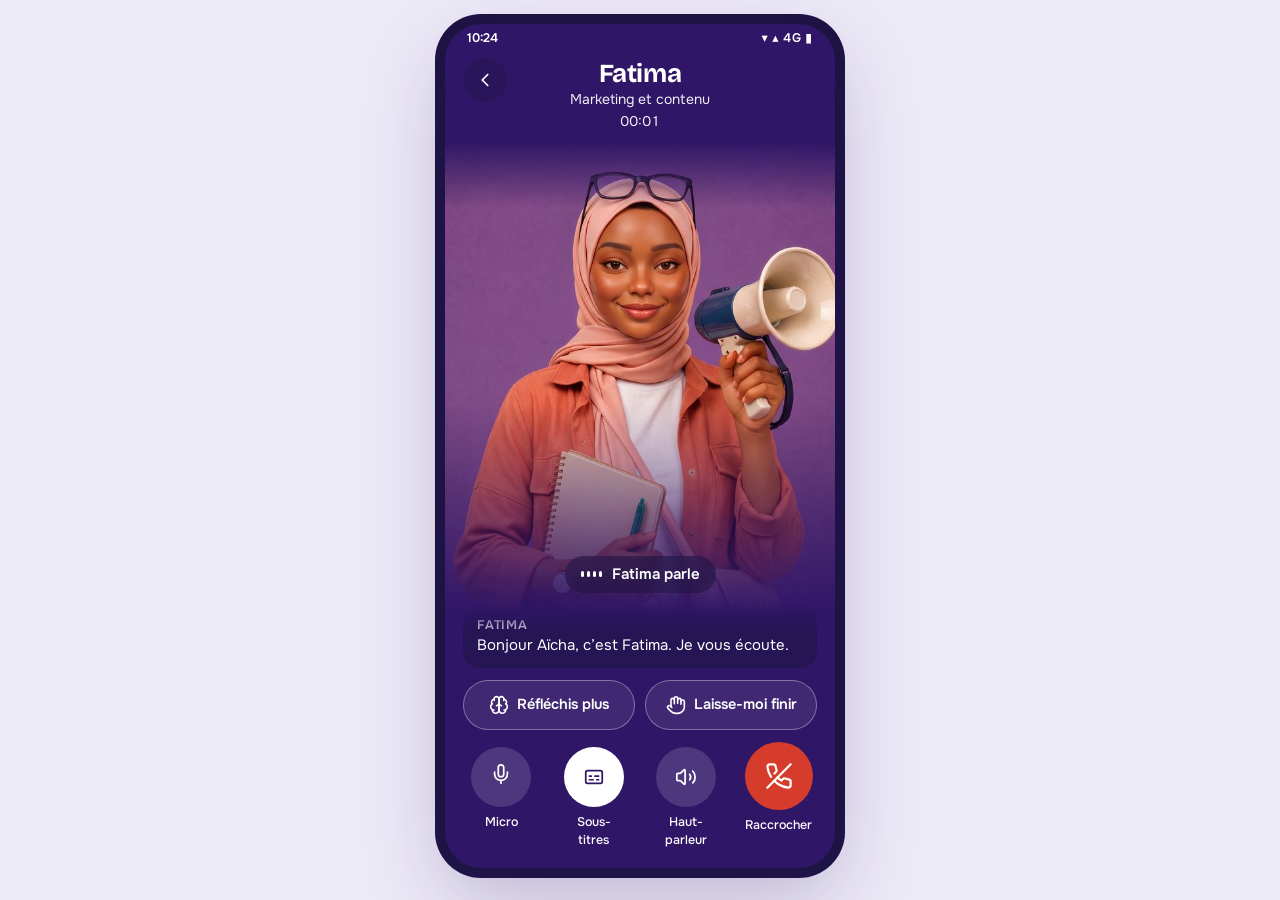
==== appel.html @ ce6c7f80 "Prototype app voix v1" ====
<!doctype html><html lang="fr"><head><meta charset="utf-8">
<meta name="viewport" content="width=device-width,initial-scale=1,viewport-fit=cover">
<meta name="robots" content="noindex"><meta name="theme-color" content="#301667">
<title>Appel | Yelema Voix</title>
<link rel="icon" href="img/yelema_y.svg">
<link rel="preconnect" href="https://fonts.googleapis.com"><link rel="preconnect" href="https://fonts.gstatic.com" crossorigin>
<link href="https://fonts.googleapis.com/css2?family=Bricolage+Grotesque:opsz,wght@12..96,600;12..96,700&family=Onest:wght@400;500;600;700&display=swap" rel="stylesheet">
<link rel="stylesheet" href="app.css"></head>
<body data-page="appel"><div class="v-ph v-dark">
<div class="v-sb"><span>10:24</span><span>▾ ▴ 4G ▮</span></div>

<div class="v-call-bg" id="v-bg"></div>
<div class="v-callui">
  <div class="v-chead">
    <a class="v-min" href="experts.html#encours" aria-label="Réduire l’appel"><svg class="v-ic" viewBox="0 0 24 24" aria-hidden="true"><path d="m15 18-6-6 6-6" /></svg></a>
    <div class="v-who"><h1 class="v-h" id="v-nom">Fatima</h1><small id="v-job">Marketing et contenu</small><span class="v-time" id="v-time">00:00</span></div>
    <span class="v-sp"></span>
  </div>
  <div class="v-spacer"></div>
  <div class="v-state v-s-parle" id="v-state"><span class="v-wave"><i></i><i></i><i></i><i></i></span><span id="v-state-t">Fatima parle</span></div>
  <div class="v-tool" id="v-tool" hidden><svg class="v-ic" viewBox="0 0 24 24" aria-hidden="true"><circle cx="11" cy="11" r="8" /><path d="m21 21-4.3-4.3" /></svg><span id="v-tool-t">Je cherche dans vos fichiers…</span></div>
  <div class="v-task" id="v-task" hidden><span class="v-tic"><svg class="v-ic" viewBox="0 0 24 24" aria-hidden="true"><path d="M15 2H6a2 2 0 0 0-2 2v16a2 2 0 0 0 2 2h12a2 2 0 0 0 2-2V7Z" /><path d="M14 2v4a2 2 0 0 0 2 2h4" /><path d="M10 9H8" /><path d="M16 13H8" /><path d="M16 17H8" /></svg></span><div><b id="v-task-t">Tâche lancée</b><small id="v-task-s"></small>
    <div class="v-dest"><span><img src="img/telegram.svg" alt="">Telegram</span><span><img src="img/yelema_y.svg" alt="">Plateforme Yelema</span></div></div></div>
  <div class="v-subs" id="v-subs"></div>
  <div class="v-xbtns">
    <button class="v-xb" id="v-long" type="button" aria-pressed="false"><svg class="v-ic" viewBox="0 0 24 24" aria-hidden="true"><path d="M12 5a3 3 0 1 0-5.997.125 4 4 0 0 0-2.526 5.77 4 4 0 0 0 .556 6.588A4 4 0 1 0 12 18Z" /><path d="M12 5a3 3 0 1 1 5.997.125 4 4 0 0 1 2.526 5.77 4 4 0 0 1-.556 6.588A4 4 0 1 1 12 18Z" /><path d="M15 13a4.5 4.5 0 0 1-3-4 4.5 4.5 0 0 1-3 4" /><path d="M17.599 6.5a3 3 0 0 0 .399-1.375" /><path d="M6.003 5.125A3 3 0 0 0 6.401 6.5" /><path d="M3.477 10.896a4 4 0 0 1 .585-.396" /><path d="M19.938 10.5a4 4 0 0 1 .585.396" /><path d="M6 18a4 4 0 0 1-1.967-.516" /><path d="M19.967 17.484A4 4 0 0 1 18 18" /></svg><span>Réfléchis plus</span></button>
    <button class="v-xb" id="v-finir" type="button" aria-pressed="false"><svg class="v-ic" viewBox="0 0 24 24" aria-hidden="true"><path d="M18 11V6a2 2 0 0 0-2-2a2 2 0 0 0-2 2" /><path d="M14 10V4a2 2 0 0 0-2-2a2 2 0 0 0-2 2v2" /><path d="M10 10.5V6a2 2 0 0 0-2-2a2 2 0 0 0-2 2v8" /><path d="M18 8a2 2 0 1 1 4 0v6a8 8 0 0 1-8 8h-2c-2.8 0-4.5-.86-5.99-2.34l-3.6-3.6a2 2 0 0 1 2.83-2.82L7 15" /></svg><span>Laisse-moi finir</span></button>
  </div>
  <div class="v-ctrl">
    <button class="v-cb" id="v-mic" type="button"><i><span class="v-m1"><svg class="v-ic" viewBox="0 0 24 24" aria-hidden="true"><path d="M12 2a3 3 0 0 0-3 3v7a3 3 0 0 0 6 0V5a3 3 0 0 0-3-3Z" /><path d="M19 10v2a7 7 0 0 1-14 0v-2" /><line x1="12" x2="12" y1="19" y2="22" /></svg></span><span class="v-m2" hidden><svg class="v-ic" viewBox="0 0 24 24" aria-hidden="true"><line x1="2" x2="22" y1="2" y2="22" /><path d="M18.89 13.23A7.12 7.12 0 0 0 19 12v-2" /><path d="M5 10v2a7 7 0 0 0 12 5" /><path d="M15 9.34V5a3 3 0 0 0-5.68-1.33" /><path d="M9 9v3a3 3 0 0 0 5.12 2.12" /><line x1="12" x2="12" y1="19" y2="22" /></svg></span></i><span class="v-ml">Micro</span></button>
    <button class="v-cb v-on" id="v-cc" type="button"><i><svg class="v-ic" viewBox="0 0 24 24" aria-hidden="true"><rect width="18" height="14" x="3" y="5" rx="2" ry="2" /><path d="M7 15h4M15 15h2M7 11h2M13 11h4" /></svg></i><span>Sous-titres</span></button>
    <button class="v-cb" id="v-hp" type="button"><i><svg class="v-ic" viewBox="0 0 24 24" aria-hidden="true"><path d="M11 4.702a.705.705 0 0 0-1.203-.498L6.413 7.587A1.4 1.4 0 0 1 5.416 8H3a1 1 0 0 0-1 1v6a1 1 0 0 0 1 1h2.416a1.4 1.4 0 0 1 .997.413l3.383 3.384A.705.705 0 0 0 11 19.298z" /><path d="M16 9a5 5 0 0 1 0 6" /><path d="M19.364 18.364a9 9 0 0 0 0-12.728" /></svg></i><span>Haut-parleur</span></button>
    <a class="v-cb v-end" id="v-end" href="fin.html"><i><svg class="v-ic" viewBox="0 0 24 24" aria-hidden="true"><path d="M10.68 13.31a16 16 0 0 0 3.41 2.6l1.27-1.27a2 2 0 0 1 2.11-.45 12.84 12.84 0 0 0 2.81.7 2 2 0 0 1 1.72 2v3a2 2 0 0 1-2.18 2 19.79 19.79 0 0 1-8.63-3.07 19.42 19.42 0 0 1-3.33-2.67m-2.67-3.34a19.79 19.79 0 0 1-3.07-8.63A2 2 0 0 1 4.11 2h3a2 2 0 0 1 2 1.72 12.84 12.84 0 0 0 .7 2.81 2 2 0 0 1-.45 2.11L8.09 9.91" /><line x1="22" x2="2" y1="2" y2="22" /></svg></i><span>Raccrocher</span></a>
  </div>
</div>
<div class="v-fail" id="v-fail" hidden>
  <span class="v-fic"><svg class="v-ic" viewBox="0 0 24 24" aria-hidden="true"><path d="M12 20h.01" /><path d="M8.5 16.429a5 5 0 0 1 7 0" /><path d="M5 12.859a10 10 0 0 1 5.17-2.69" /><path d="M19 12.859a10 10 0 0 0-2.007-1.523" /><path d="M2 8.82a15 15 0 0 1 4.177-2.643" /><path d="M22 8.82a15 15 0 0 0-11.288-3.764" /><path d="m2 2 20 20" /></svg></span>
  <h2 class="v-h" id="v-fail-h">Impossible de joindre Fatima</h2>
  <p>Votre connexion est trop faible pour un appel. Réessayez dans un endroit mieux couvert, ou écrivez-lui : elle répond aussi par écrit.</p>
  <button class="v-btn v-call" type="button" id="v-retry"><svg class="v-ic" viewBox="0 0 24 24" aria-hidden="true"><path d="M3 12a9 9 0 0 1 9-9 9.75 9.75 0 0 1 6.74 2.74L21 8" /><path d="M21 3v5h-5" /><path d="M21 12a9 9 0 0 1-9 9 9.75 9.75 0 0 1-6.74-2.74L3 16" /><path d="M8 16H3v5" /></svg>Réessayer</button>
  <button class="v-btn v-out" type="button" id="v-write"><svg class="v-ic" viewBox="0 0 24 24" aria-hidden="true"><path d="M14.536 21.686a.5.5 0 0 0 .937-.024l6.5-19a.496.496 0 0 0-.635-.635l-19 6.5a.5.5 0 0 0-.024.937l7.93 3.18a2 2 0 0 1 1.112 1.11z" /><path d="m21.854 2.147-10.94 10.939" /></svg><span id="v-write-t">Écrire à Fatima sur Telegram</span></button>
  <a class="v-btn v-out" href="experts.html">Retour à mes Experts</a>
</div><div class="v-toast" id="v-toast"></div></div><script src="app.js"></script></body></html>
---- app.css ----
/* Yelema Voix, prototype de l'app d'appel (Android d'abord). Classes préfixées v- */
:root{
  --v-ink:#1d1442;--v-violet:#301667;--v-violet2:#422089;--v-lav:#8D68FA;--v-c5:#C5C4FF;--v-pale:#E0E1FF;
  --v-coral:#E4765A;--v-green:#16a05d;--v-red:#d63c2c;--v-bg:#fff;--v-soft:#F4F2FB;--v-line:#E7E3F2;
  --v-mut:#625C80;--v-r:16px;
  --v-fh:"Bricolage Grotesque",system-ui,sans-serif;--v-fu:"Onest",system-ui,-apple-system,"Roboto",sans-serif;
}
*{box-sizing:border-box;-webkit-tap-highlight-color:transparent}
html,body{margin:0;height:100%}
body{background:#EDEAF7;color:var(--v-ink);font-family:var(--v-fu);font-size:15px;line-height:1.45;-webkit-font-smoothing:antialiased}
[hidden]{display:none!important}
button,input{font:inherit;color:inherit}
a{color:inherit;text-decoration:none}
.v-ic{width:22px;height:22px;flex:none;stroke:currentColor;fill:none;stroke-width:1.9;stroke-linecap:round;stroke-linejoin:round}
.v-h{font-family:var(--v-fh);font-weight:700;letter-spacing:-.015em;margin:0}

/* téléphone : plein écran sur mobile, cadre centré sur ordinateur */
.v-ph{position:relative;width:100%;max-width:420px;min-height:100vh;margin:0 auto;background:var(--v-bg);display:flex;flex-direction:column;overflow:hidden}
@media (min-width:600px){
  body{padding:24px 0}
  .v-ph{min-height:844px;height:844px;max-width:390px;border-radius:36px;box-shadow:0 30px 80px rgba(48,22,103,.25),0 0 0 10px #1d1442}
}
.v-scroll{flex:1;overflow-y:auto;padding:0 20px 24px}

/* barre d'état Android simulée */
.v-sb{height:28px;display:flex;align-items:center;justify-content:space-between;padding:0 22px;font-size:12.5px;font-weight:600;flex:none}
.v-sb span:last-child{letter-spacing:.06em}
.v-dark .v-sb{color:#fff}

/* boutons */
.v-btn{display:flex;align-items:center;justify-content:center;gap:10px;width:100%;min-height:52px;border-radius:999px;border:1px solid var(--v-line);background:#fff;font-weight:600;font-size:16px;cursor:pointer}
.v-btn.v-pri{background:var(--v-violet);border-color:var(--v-violet);color:#fff}
.v-btn.v-call{background:var(--v-green);border-color:var(--v-green);color:#fff}
.v-btn.v-ghost{background:transparent;border-color:transparent;color:var(--v-violet)}
.v-link{color:var(--v-violet);font-weight:600;background:none;border:0;padding:12px 4px;cursor:pointer}

/* champs */
.v-fld{display:block;margin:0 0 14px}
.v-fld span{display:block;font-size:13.5px;font-weight:600;margin:0 0 6px;color:#3a3360}
.v-in{width:100%;height:52px;border-radius:14px;border:1.5px solid var(--v-line);padding:0 16px;font-size:16px;background:#fff;outline:none}
.v-in:focus{border-color:var(--v-lav)}

/* connexion */
.v-auth{flex:1;display:flex;flex-direction:column;padding:28px 24px 24px}
.v-auth .v-logo{height:34px;align-self:flex-start;margin:18px 0 44px}
.v-auth h1{font-size:30px;line-height:1.1;margin-bottom:10px}
.v-auth p.v-sub{color:var(--v-mut);margin:0 0 30px;font-size:16px}
.v-auth .v-grow{flex:1}
.v-auth .v-btn{margin-top:8px}
.v-auth .v-help{text-align:center;color:var(--v-mut);font-size:14px;margin-top:14px}
.v-auth::after{content:"";position:absolute;top:56px;right:-46px;width:150px;height:150px;background:var(--v-c5);opacity:.55;
  -webkit-mask:url("data:image/svg+xml,%3Csvg xmlns='http://www.w3.org/2000/svg' viewBox='0 0 100 100'%3E%3Cg fill='black'%3E%3Crect x='42' y='0' width='16' height='100' rx='8'/%3E%3Crect x='42' y='0' width='16' height='100' rx='8' transform='rotate(60 50 50)'/%3E%3Crect x='42' y='0' width='16' height='100' rx='8' transform='rotate(120 50 50)'/%3E%3C/g%3E%3C/svg%3E") center/contain no-repeat;
  mask:url("data:image/svg+xml,%3Csvg xmlns='http://www.w3.org/2000/svg' viewBox='0 0 100 100'%3E%3Cg fill='black'%3E%3Crect x='42' y='0' width='16' height='100' rx='8'/%3E%3Crect x='42' y='0' width='16' height='100' rx='8' transform='rotate(60 50 50)'/%3E%3Crect x='42' y='0' width='16' height='100' rx='8' transform='rotate(120 50 50)'/%3E%3C/g%3E%3C/svg%3E") center/contain no-repeat;pointer-events:none}

/* code PIN */
.v-pin{flex:1;display:flex;flex-direction:column;align-items:center;padding:30px 24px 18px;text-align:center}
.v-pin .v-av{width:76px;height:76px;border-radius:50%;object-fit:cover;margin:22px 0 14px}
.v-pin h1{font-size:24px}
.v-pin p{color:var(--v-mut);margin:6px 0 26px}
.v-dots{display:flex;gap:18px;margin-bottom:auto}
.v-dots i{width:16px;height:16px;border-radius:50%;border:2px solid var(--v-violet);display:block;transition:background .15s}
.v-dots i.v-on{background:var(--v-violet)}
.v-dots.v-err i{border-color:var(--v-red);animation:v-shake .3s}
@keyframes v-shake{25%{transform:translateX(-5px)}75%{transform:translateX(5px)}}
.v-pad{display:grid;grid-template-columns:repeat(3,76px);gap:14px 26px;margin:26px 0 8px}
.v-pad button{width:76px;height:76px;border-radius:50%;border:0;background:var(--v-soft);font-size:28px;font-weight:500;font-family:var(--v-fh);cursor:pointer;display:flex;align-items:center;justify-content:center}
.v-pad button:active{background:var(--v-pale)}
.v-pad button.v-k0{background:transparent;color:var(--v-violet)}

/* en-tête des onglets */
.v-top{display:flex;align-items:center;gap:12px;padding:10px 20px 14px;flex:none}
.v-top .v-y{width:34px;height:34px}
.v-top .v-t{flex:1;min-width:0}
.v-top .v-t small{display:block;color:var(--v-mut);font-size:13px}
.v-top h1{font-size:24px;line-height:1.1}
.v-top .v-me{width:40px;height:40px;border-radius:50%;object-fit:cover;border:2px solid var(--v-pale)}
.v-cli{display:flex;align-items:center;gap:8px;font-size:13px;color:var(--v-mut)}
.v-cli img{width:20px;height:20px;border-radius:5px;object-fit:contain;background:#fff;border:1px solid var(--v-line)}

/* bandeau d'appel en cours (appel en arrière-plan) */
.v-live{display:flex;align-items:center;gap:10px;margin:0 16px 10px;padding:10px 12px 10px 14px;border-radius:14px;background:var(--v-green);color:#fff;font-weight:600;font-size:14.5px}
.v-live img{width:30px;height:30px;border-radius:50%;object-fit:cover;object-position:50% 15%}
.v-live span{flex:1}
.v-live b{font-variant-numeric:tabular-nums;font-weight:600;opacity:.9;margin-right:6px}
.v-live a{background:rgba(255,255,255,.22);border-radius:999px;padding:0 14px;min-height:40px;display:inline-flex;align-items:center;font-size:13.5px}

/* bandeau réseau */
.v-net{display:flex;align-items:center;gap:10px;margin:0 16px 10px;padding:10px 14px;border-radius:14px;background:#FFF1EC;color:#8a3a22;font-size:14px}
.v-net .v-ic{width:18px;height:18px}

/* liste des Experts */
.v-hint{color:var(--v-mut);font-size:14px;margin:2px 0 12px}
.v-ex{display:flex;align-items:center;gap:14px;padding:12px 12px 12px 12px;border-radius:var(--v-r);background:#fff;border:1px solid var(--v-line);margin-bottom:10px;box-shadow:0 1px 2px rgba(48,22,103,.04)}
.v-ex .v-ph2{position:relative;flex:none}
.v-ex .v-ph2 img{width:60px;height:60px;border-radius:50%;object-fit:cover;object-position:50% 12%;background:#7a4fb8;display:block}
.v-ex .v-st{position:absolute;right:1px;bottom:2px;width:14px;height:14px;border-radius:50%;border:2.5px solid #fff;background:var(--v-green)}
.v-ex .v-st.v-busy{background:#F2A93B}
.v-ex .v-txt{flex:1;min-width:0}
.v-ex b{display:block;font-size:16.5px;font-weight:700;font-family:var(--v-fh);line-height:1.2}
.v-ex .v-job{display:block;font-size:13.5px;color:var(--v-mut)}
.v-ex .v-now{display:block;font-size:13px;color:#3d3566;margin-top:3px;white-space:nowrap;overflow:hidden;text-overflow:ellipsis}
.v-ex .v-now.v-busy{color:#9a5a00}
.v-callb{width:52px;height:52px;border-radius:50%;background:var(--v-green);color:#fff;display:flex;align-items:center;justify-content:center;flex:none;border:0;cursor:pointer;box-shadow:0 6px 16px rgba(22,160,93,.3)}
.v-callb .v-ic{width:24px;height:24px}

/* navigation basse */
.v-nav{display:flex;border-top:1px solid var(--v-line);background:#fff;flex:none;padding:6px 6px 10px}
.v-nav a{flex:1;display:flex;flex-direction:column;align-items:center;gap:3px;padding:6px 0;font-size:12.5px;font-weight:600;color:var(--v-mut);min-height:52px;border-radius:14px}
.v-nav a .v-ic{width:24px;height:24px}
.v-nav a.v-on{color:var(--v-violet)}
.v-nav a.v-on .v-ic{background:var(--v-pale);border-radius:999px;padding:2px 14px;width:52px;box-sizing:border-box}

/* écran d'appel */
.v-dark{background:var(--v-violet);color:#fff}
.v-call-bg{position:absolute;inset:0 0 auto 0;height:62%;background-size:cover;background-position:50% 18%;}
.v-call-bg::after{content:"";position:absolute;inset:0;background:linear-gradient(180deg,rgba(48,22,103,.55) 0%,rgba(48,22,103,0) 26%,rgba(48,22,103,0) 50%,var(--v-violet) 100%)}
.v-callui{position:relative;flex:1;display:flex;flex-direction:column;padding:0 18px 18px;min-height:0}
.v-chead{display:flex;align-items:flex-start;gap:10px;padding:6px 0 0}
.v-chead .v-min{width:44px;height:44px;border-radius:50%;background:rgba(29,20,66,.35);display:flex;align-items:center;justify-content:center;border:0;color:#fff;cursor:pointer;flex:none}
.v-chead .v-who{flex:1;text-align:center;padding-top:2px;text-shadow:0 1px 8px rgba(29,20,66,.5)}
.v-chead .v-who h1{font-size:26px;line-height:1.1}
.v-chead .v-who small{display:block;font-size:14px;opacity:.92}
.v-chead .v-who .v-time{font-variant-numeric:tabular-nums;font-size:14px;opacity:.95;margin-top:2px;display:block}
.v-chead .v-sp{width:44px}
.v-spacer{flex:1;min-height:40px}

.v-state{align-self:center;display:inline-flex;align-items:center;gap:10px;padding:8px 16px;border-radius:999px;background:rgba(29,20,66,.55);backdrop-filter:blur(6px);font-weight:600;font-size:15px;margin-bottom:12px}
.v-wave{display:inline-flex;align-items:center;gap:3px;height:18px}
.v-wave i{width:3px;height:6px;border-radius:2px;background:#fff;display:block}
.v-s-parle .v-wave i{animation:v-w 0.9s ease-in-out infinite}
.v-s-parle .v-wave i:nth-child(2){animation-delay:.15s}.v-s-parle .v-wave i:nth-child(3){animation-delay:.3s}.v-s-parle .v-wave i:nth-child(4){animation-delay:.45s}
@keyframes v-w{50%{height:18px}}
.v-s-ecoute .v-wave i{background:var(--v-c5);height:4px}
.v-s-reflechit .v-wave i{animation:v-d 1.2s ease-in-out infinite;height:5px;width:5px;border-radius:50%}
.v-s-reflechit .v-wave i:nth-child(2){animation-delay:.2s}.v-s-reflechit .v-wave i:nth-child(3){animation-delay:.4s}.v-s-reflechit .v-wave i:nth-child(4){display:none}
@keyframes v-d{50%{opacity:.25}}

.v-tool{display:flex;align-items:center;gap:10px;padding:10px 14px;border-radius:14px;background:rgba(141,104,250,.28);border:1px solid rgba(197,196,255,.35);font-size:14.5px;margin-bottom:10px}
.v-tool .v-ic{width:18px;height:18px}
.v-task{display:flex;gap:12px;align-items:flex-start;padding:12px 14px;border-radius:14px;background:#fff;color:var(--v-ink);margin-bottom:10px;animation:v-in .35s ease-out}
@keyframes v-in{from{opacity:0;transform:translateY(8px)}}
.v-task .v-tic{width:36px;height:36px;border-radius:10px;background:var(--v-pale);color:var(--v-violet);display:flex;align-items:center;justify-content:center;flex:none}
.v-task .v-tic .v-ic{width:20px;height:20px}
.v-task b{display:block;font-size:15px}
.v-task small{display:block;color:var(--v-mut);font-size:13px;line-height:1.35;margin-top:1px}
.v-dest{display:flex;flex-wrap:wrap;gap:6px;margin-top:7px}
.v-dest span{display:inline-flex;align-items:center;gap:5px;font-size:12.5px;font-weight:600;padding:3px 9px;border-radius:999px;background:var(--v-soft);color:#3a3360}
.v-dest img{width:14px;height:14px}

.v-subs{background:rgba(29,20,66,.5);border-radius:16px;padding:12px 14px;margin-bottom:12px;font-size:15px;line-height:1.4;max-height:132px;overflow:hidden;display:flex;flex-direction:column;justify-content:flex-end}
.v-subs p{margin:0 0 6px}
.v-subs p:last-child{margin:0}
.v-subs p.v-u{color:var(--v-c5)}
.v-subs p b{font-weight:600;opacity:.75;font-size:12.5px;display:block;text-transform:uppercase;letter-spacing:.06em}

.v-xbtns{display:grid;grid-template-columns:1fr 1fr;gap:10px;margin-bottom:16px}
.v-xb{display:flex;align-items:center;justify-content:center;gap:8px;min-height:50px;border-radius:999px;border:1.5px solid rgba(255,255,255,.35);background:rgba(255,255,255,.08);color:#fff;font-weight:600;font-size:14.5px;cursor:pointer;padding:0 10px;user-select:none;-webkit-user-select:none;touch-action:none}
.v-xb .v-ic{width:20px;height:20px}
.v-xb.v-on{background:#fff;color:var(--v-violet);border-color:#fff}
.v-ctrl{display:flex;justify-content:space-between;align-items:flex-start;padding:0 4px}
.v-cb{display:flex;flex-direction:column;align-items:center;gap:6px;font-size:12.5px;font-weight:500;background:none;border:0;color:#fff;cursor:pointer;width:68px}
.v-cb i{width:60px;height:60px;border-radius:50%;background:rgba(255,255,255,.14);display:flex;align-items:center;justify-content:center}
.v-cb.v-on i{background:#fff;color:var(--v-violet)}
.v-cb.v-end i{background:var(--v-red);width:68px;height:68px;margin-top:-4px;color:#fff}
.v-cb.v-end .v-ic{width:28px;height:28px}

/* appel injoignable */
.v-fail{position:absolute;inset:0;background:rgba(29,20,66,.82);display:flex;flex-direction:column;justify-content:flex-end;padding:24px 20px 26px;z-index:5}
.v-fail .v-fic{width:56px;height:56px;border-radius:50%;background:rgba(228,118,90,.2);color:#ffb39e;display:flex;align-items:center;justify-content:center;margin-bottom:14px}
.v-fail h2{font-size:24px;margin-bottom:6px}
.v-fail p{margin:0 0 20px;opacity:.9}
.v-fail .v-btn{margin-bottom:10px}
.v-fail .v-btn.v-out{background:transparent;color:#fff;border-color:rgba(255,255,255,.4)}

/* fin d'appel et détail */
.v-endh{display:flex;flex-direction:column;align-items:center;text-align:center;padding:14px 0 18px}
.v-endh img{width:84px;height:84px;border-radius:50%;object-fit:cover;object-position:50% 12%;margin-bottom:10px;background:#7a4fb8}
.v-endh h1{font-size:24px}
.v-endh small{color:var(--v-mut);font-size:14.5px}
.v-card{border:1px solid var(--v-line);border-radius:var(--v-r);padding:14px 16px;margin-bottom:12px;background:#fff}
.v-card h2{font-size:16px;margin:0 0 8px;display:flex;align-items:center;gap:8px}
.v-card h2 .v-ic{width:18px;height:18px;color:var(--v-lav)}
.v-card ul{margin:0;padding:0 0 0 18px}
.v-card li{margin:0 0 6px}
.v-card li:last-child{margin:0}
.v-card .v-task{background:var(--v-soft);margin:0}
.v-pill{display:inline-flex;align-items:center;gap:5px;font-size:12.5px;font-weight:600;padding:3px 9px;border-radius:999px}
.v-pill.v-ok{background:#E3F6EC;color:#0f7a45}
.v-pill.v-wait{background:#FFF3DF;color:#8a5600}
.v-pill .v-ic{width:14px;height:14px}
.v-note{display:flex;gap:10px;align-items:flex-start;font-size:13.5px;color:var(--v-mut);margin:4px 2px 16px}
.v-note .v-ic{width:18px;height:18px;color:var(--v-green);margin-top:1px}
.v-acts{display:flex;flex-direction:column;gap:10px}
.v-row2{display:grid;grid-template-columns:1fr 1fr;gap:8px;margin-top:10px}
.v-row2 .v-btn{min-height:44px;font-size:14px;gap:6px}
.v-row2 .v-btn img{width:18px;height:18px}
.v-back{display:flex;align-items:center;gap:6px;padding:8px 14px 0;flex:none}
.v-back a,.v-back button{width:44px;height:44px;border-radius:50%;display:flex;align-items:center;justify-content:center;background:none;border:0;cursor:pointer}

/* historique */
.v-chips{display:flex;gap:8px;overflow-x:auto;padding:0 20px 12px;margin:0 -20px;scrollbar-width:none}
.v-chips::-webkit-scrollbar{display:none}
.v-chips button{flex:none;display:inline-flex;align-items:center;gap:6px;height:40px;padding:0 14px 0 6px;border-radius:999px;border:1px solid var(--v-line);background:#fff;font-weight:600;font-size:14px;cursor:pointer}
.v-chips button:first-child{padding:0 16px}
.v-chips button img{width:28px;height:28px;border-radius:50%;object-fit:cover;object-position:50% 12%}
.v-chips button.v-on{background:var(--v-violet);color:#fff;border-color:var(--v-violet)}
.v-day{font-size:12.5px;font-weight:700;letter-spacing:.07em;text-transform:uppercase;color:var(--v-mut);margin:14px 0 8px}
.v-hi{display:flex;gap:12px;align-items:flex-start;padding:12px 0;border-bottom:1px solid var(--v-line)}
.v-hi:last-child{border-bottom:0}
.v-hi img{width:46px;height:46px;border-radius:50%;object-fit:cover;object-position:50% 12%;flex:none;background:#7a4fb8}
.v-hi .v-txt{flex:1;min-width:0}
.v-hi .v-l1{display:flex;justify-content:space-between;gap:8px}
.v-hi b{font-size:15.5px}
.v-hi .v-l1 span{font-size:13px;color:var(--v-mut);white-space:nowrap}
.v-hi p{margin:2px 0 0;font-size:14px;color:#3d3566;display:-webkit-box;-webkit-line-clamp:2;-webkit-box-orient:vertical;overflow:hidden}
.v-hi .v-meta{display:flex;gap:6px;margin-top:6px;flex-wrap:wrap}
.v-empty{text-align:center;color:var(--v-mut);padding:40px 10px}

/* réglages */
.v-prof{display:flex;align-items:center;gap:14px;padding:14px 16px;border-radius:var(--v-r);background:var(--v-soft);margin-bottom:18px}
.v-prof img{width:54px;height:54px;border-radius:50%;object-fit:cover}
.v-prof b{display:block;font-size:16.5px}
.v-prof small{display:block;color:var(--v-mut);font-size:13.5px}
.v-sec{font-size:12.5px;font-weight:700;letter-spacing:.07em;text-transform:uppercase;color:var(--v-mut);margin:18px 2px 8px}
.v-set{border:1px solid var(--v-line);border-radius:var(--v-r);background:#fff;overflow:hidden}
.v-si{padding:14px 16px;border-bottom:1px solid var(--v-line)}
.v-si:last-child{border-bottom:0}
.v-si.v-flex{display:flex;align-items:center;gap:12px;min-height:56px;cursor:pointer}
.v-si .v-lab{flex:1;min-width:0}
.v-si .v-lab b{display:block;font-weight:600;font-size:15px}
.v-si .v-lab small{display:block;color:var(--v-mut);font-size:13px;line-height:1.35;margin-top:2px}
.v-si > .v-lab{margin-bottom:10px}
.v-si .v-ic{color:var(--v-mut)}
.v-seg{display:flex;background:var(--v-soft);border-radius:12px;padding:4px;gap:4px}
.v-seg button{flex:1;height:42px;border:0;border-radius:9px;background:transparent;font-weight:600;font-size:14px;color:#3d3566;cursor:pointer}
.v-seg button.v-on{background:#fff;color:var(--v-violet);box-shadow:0 1px 3px rgba(48,22,103,.15)}
.v-tog{width:50px;height:30px;border-radius:999px;background:#CFCBE0;position:relative;flex:none;border:0;cursor:pointer;transition:background .15s}
.v-tog::after{content:"";position:absolute;top:3px;left:3px;width:24px;height:24px;border-radius:50%;background:#fff;transition:left .15s;box-shadow:0 1px 3px rgba(0,0,0,.2)}
.v-tog.v-on{background:var(--v-green)}
.v-tog.v-on::after{left:23px}
.v-logout{color:var(--v-red)}
.v-ver{text-align:center;color:var(--v-mut);font-size:12.5px;margin:20px 0 6px}
.v-ver img{height:16px;vertical-align:-3px;margin-left:4px}

/* toast */
.v-toast{position:absolute;left:16px;right:16px;bottom:92px;background:var(--v-ink);color:#fff;padding:12px 16px;border-radius:14px;font-size:14px;z-index:30;opacity:0;transform:translateY(8px);transition:.2s;pointer-events:none}
.v-toast.v-show{opacity:1;transform:none}
.v-dark .v-toast{background:#fff;color:var(--v-ink)}

/* fenêtre basse (feuille) */
.v-sheet-bg{position:absolute;inset:0;background:rgba(29,20,66,.45);z-index:20;display:flex;align-items:flex-end}
.v-sheet{background:#fff;color:var(--v-ink);width:100%;border-radius:22px 22px 0 0;padding:10px 20px 22px;animation:v-in .25s}
.v-sheet::before{content:"";display:block;width:40px;height:4px;border-radius:2px;background:#D5D0E6;margin:0 auto 14px}
.v-sheet h2{font-size:19px;margin-bottom:6px}
.v-sheet p{color:var(--v-mut);margin:0 0 16px}
.v-sheet .v-btn{margin-bottom:10px}

@media (max-width:370px){
  .v-scroll{padding:0 16px 20px}
  .v-top{padding:10px 16px 12px}
  .v-xb{font-size:13.5px;gap:6px}
  .v-cb{width:62px}.v-cb i{width:56px;height:56px}
  .v-pad{gap:12px 22px}
}

/* retouches après capture */
.v-sb{position:relative;z-index:3}
.v-call-bg{top:118px;height:56%;background-position:50% 0}
.v-call-bg::after{background:linear-gradient(180deg,var(--v-violet) 0%,rgba(48,22,103,0) 14%,rgba(48,22,103,0) 55%,var(--v-violet) 100%)}
.v-chead .v-who{text-shadow:none}
.v-subs{-webkit-mask-image:linear-gradient(180deg,transparent 0,#000 26px);mask-image:linear-gradient(180deg,transparent 0,#000 26px)}
.v-dark .v-toast{top:120px;bottom:auto}
.v-task>div{flex:1;min-width:0}
.v-fail{background:linear-gradient(180deg,rgba(29,20,66,.55) 0%,#24174f 48%)}
.v-ex .v-now{white-space:normal;display:-webkit-box;-webkit-line-clamp:2;-webkit-box-orient:vertical}
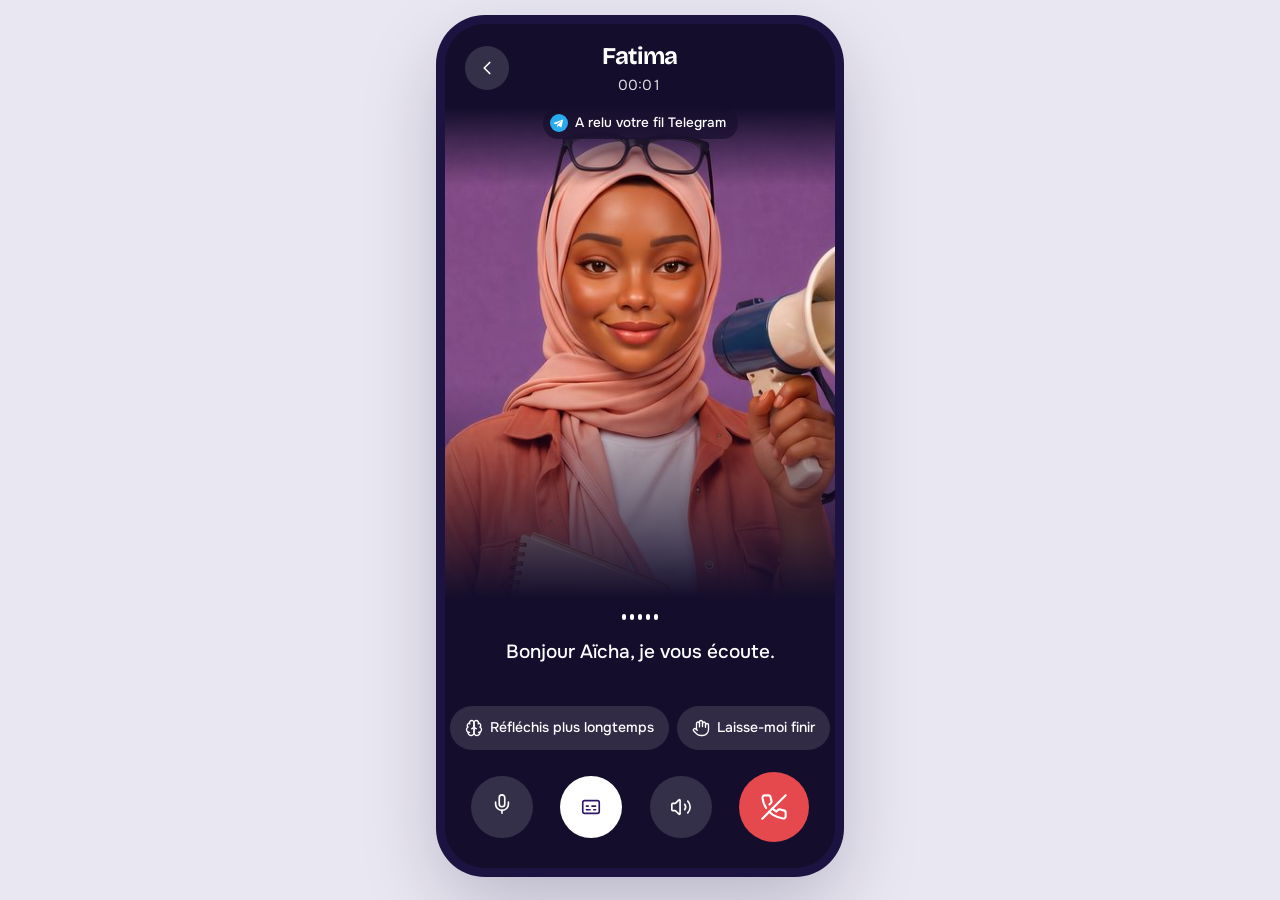
==== commit 93d19c96: "Prototype app voix v2 : minimaliste, menu, aligné plateforme web" ====
--- a/appel.html
+++ b/appel.html
@@ -1,43 +1,42 @@
 <!doctype html><html lang="fr"><head><meta charset="utf-8">
 <meta name="viewport" content="width=device-width,initial-scale=1,viewport-fit=cover">
-<meta name="robots" content="noindex"><meta name="theme-color" content="#301667">
-<title>Appel | Yelema Voix</title>
+<meta name="robots" content="noindex"><meta name="theme-color" content="#140e2c">
+<title>Appel | Yelema</title>
 <link rel="icon" href="img/yelema_y.svg">
 <link rel="preconnect" href="https://fonts.googleapis.com"><link rel="preconnect" href="https://fonts.gstatic.com" crossorigin>
 <link href="https://fonts.googleapis.com/css2?family=Bricolage+Grotesque:opsz,wght@12..96,600;12..96,700&family=Onest:wght@400;500;600;700&display=swap" rel="stylesheet">
 <link rel="stylesheet" href="app.css"></head>
-<body data-page="appel"><div class="v-ph v-dark">
-<div class="v-sb"><span>10:24</span><span>▾ ▴ 4G ▮</span></div>
+<body data-page="appel"><div class="v-ph v-dark" id="v-ph">
 
-<div class="v-call-bg" id="v-bg"></div>
+<div class="v-bg" id="v-bg" title="Toucher pour avancer la démo"></div>
 <div class="v-callui">
   <div class="v-chead">
-    <a class="v-min" href="experts.html#encours" aria-label="Réduire l’appel"><svg class="v-ic" viewBox="0 0 24 24" aria-hidden="true"><path d="m15 18-6-6 6-6" /></svg></a>
-    <div class="v-who"><h1 class="v-h" id="v-nom">Fatima</h1><small id="v-job">Marketing et contenu</small><span class="v-time" id="v-time">00:00</span></div>
-    <span class="v-sp"></span>
+    <a class="v-ib" id="v-min" href="experts.html#encours" aria-label="Réduire"><svg class="v-ic" viewBox="0 0 24 24" aria-hidden="true"><path d="m15 18-6-6 6-6" /></svg></a>
+    <div class="v-who"><h1 class="v-h" id="v-nom">Fatima</h1><span class="v-time" id="v-time">00:00</span></div>
+    <span style="width:44px"></span>
   </div>
+  <div class="v-ctx" id="v-ctx"><img src="img/telegram.svg" alt="Telegram"><span>A relu votre fil Telegram</span></div>
   <div class="v-spacer"></div>
-  <div class="v-state v-s-parle" id="v-state"><span class="v-wave"><i></i><i></i><i></i><i></i></span><span id="v-state-t">Fatima parle</span></div>
-  <div class="v-tool" id="v-tool" hidden><svg class="v-ic" viewBox="0 0 24 24" aria-hidden="true"><circle cx="11" cy="11" r="8" /><path d="m21 21-4.3-4.3" /></svg><span id="v-tool-t">Je cherche dans vos fichiers…</span></div>
-  <div class="v-task" id="v-task" hidden><span class="v-tic"><svg class="v-ic" viewBox="0 0 24 24" aria-hidden="true"><path d="M15 2H6a2 2 0 0 0-2 2v16a2 2 0 0 0 2 2h12a2 2 0 0 0 2-2V7Z" /><path d="M14 2v4a2 2 0 0 0 2 2h4" /><path d="M10 9H8" /><path d="M16 13H8" /><path d="M16 17H8" /></svg></span><div><b id="v-task-t">Tâche lancée</b><small id="v-task-s"></small>
-    <div class="v-dest"><span><img src="img/telegram.svg" alt="">Telegram</span><span><img src="img/yelema_y.svg" alt="">Plateforme Yelema</span></div></div></div>
-  <div class="v-subs" id="v-subs"></div>
+  <div class="v-wave v-s-parle" id="v-wave" aria-live="polite"><i></i><i></i><i></i><i></i><i></i></div>
+  <p class="v-sub" id="v-sub"></p>
+  <div class="v-tool" id="v-tool" hidden><svg class="v-ic" viewBox="0 0 24 24" aria-hidden="true"><circle cx="11" cy="11" r="8" /><path d="m21 21-4.3-4.3" /></svg><span id="v-tool-t"></span></div>
+  <div class="v-task" id="v-task" hidden><span class="v-tic"><svg class="v-ic" viewBox="0 0 24 24" aria-hidden="true"><path d="M15 2H6a2 2 0 0 0-2 2v16a2 2 0 0 0 2 2h12a2 2 0 0 0 2-2V7Z" /><path d="M14 2v4a2 2 0 0 0 2 2h4" /><path d="M10 9H8" /><path d="M16 13H8" /><path d="M16 17H8" /></svg></span><div><b id="v-task-t"></b><small>En préparation</small></div>
+    <span class="v-dest"><img src="img/telegram.svg" alt="Telegram"><img src="img/yelema_y.svg" alt="Plateforme Yelema"></span></div>
   <div class="v-xbtns">
-    <button class="v-xb" id="v-long" type="button" aria-pressed="false"><svg class="v-ic" viewBox="0 0 24 24" aria-hidden="true"><path d="M12 5a3 3 0 1 0-5.997.125 4 4 0 0 0-2.526 5.77 4 4 0 0 0 .556 6.588A4 4 0 1 0 12 18Z" /><path d="M12 5a3 3 0 1 1 5.997.125 4 4 0 0 1 2.526 5.77 4 4 0 0 1-.556 6.588A4 4 0 1 1 12 18Z" /><path d="M15 13a4.5 4.5 0 0 1-3-4 4.5 4.5 0 0 1-3 4" /><path d="M17.599 6.5a3 3 0 0 0 .399-1.375" /><path d="M6.003 5.125A3 3 0 0 0 6.401 6.5" /><path d="M3.477 10.896a4 4 0 0 1 .585-.396" /><path d="M19.938 10.5a4 4 0 0 1 .585.396" /><path d="M6 18a4 4 0 0 1-1.967-.516" /><path d="M19.967 17.484A4 4 0 0 1 18 18" /></svg><span>Réfléchis plus</span></button>
-    <button class="v-xb" id="v-finir" type="button" aria-pressed="false"><svg class="v-ic" viewBox="0 0 24 24" aria-hidden="true"><path d="M18 11V6a2 2 0 0 0-2-2a2 2 0 0 0-2 2" /><path d="M14 10V4a2 2 0 0 0-2-2a2 2 0 0 0-2 2v2" /><path d="M10 10.5V6a2 2 0 0 0-2-2a2 2 0 0 0-2 2v8" /><path d="M18 8a2 2 0 1 1 4 0v6a8 8 0 0 1-8 8h-2c-2.8 0-4.5-.86-5.99-2.34l-3.6-3.6a2 2 0 0 1 2.83-2.82L7 15" /></svg><span>Laisse-moi finir</span></button>
+    <button class="v-xb" id="v-long" type="button" aria-pressed="false"><svg class="v-ic" viewBox="0 0 24 24" aria-hidden="true"><path d="M12 5a3 3 0 1 0-5.997.125 4 4 0 0 0-2.526 5.77 4 4 0 0 0 .556 6.588A4 4 0 1 0 12 18Z" /><path d="M12 5a3 3 0 1 1 5.997.125 4 4 0 0 1 2.526 5.77 4 4 0 0 1-.556 6.588A4 4 0 1 1 12 18Z" /><path d="M15 13a4.5 4.5 0 0 1-3-4 4.5 4.5 0 0 1-3 4" /><path d="M17.599 6.5a3 3 0 0 0 .399-1.375" /><path d="M6.003 5.125A3 3 0 0 0 6.401 6.5" /><path d="M3.477 10.896a4 4 0 0 1 .585-.396" /><path d="M19.938 10.5a4 4 0 0 1 .585.396" /><path d="M6 18a4 4 0 0 1-1.967-.516" /><path d="M19.967 17.484A4 4 0 0 1 18 18" /></svg>Réfléchis plus longtemps</button>
+    <button class="v-xb" id="v-finir" type="button" aria-pressed="false"><svg class="v-ic" viewBox="0 0 24 24" aria-hidden="true"><path d="M18 11V6a2 2 0 0 0-2-2a2 2 0 0 0-2 2" /><path d="M14 10V4a2 2 0 0 0-2-2a2 2 0 0 0-2 2v2" /><path d="M10 10.5V6a2 2 0 0 0-2-2a2 2 0 0 0-2 2v8" /><path d="M18 8a2 2 0 1 1 4 0v6a8 8 0 0 1-8 8h-2c-2.8 0-4.5-.86-5.99-2.34l-3.6-3.6a2 2 0 0 1 2.83-2.82L7 15" /></svg>Laisse-moi finir</button>
   </div>
   <div class="v-ctrl">
-    <button class="v-cb" id="v-mic" type="button"><i><span class="v-m1"><svg class="v-ic" viewBox="0 0 24 24" aria-hidden="true"><path d="M12 2a3 3 0 0 0-3 3v7a3 3 0 0 0 6 0V5a3 3 0 0 0-3-3Z" /><path d="M19 10v2a7 7 0 0 1-14 0v-2" /><line x1="12" x2="12" y1="19" y2="22" /></svg></span><span class="v-m2" hidden><svg class="v-ic" viewBox="0 0 24 24" aria-hidden="true"><line x1="2" x2="22" y1="2" y2="22" /><path d="M18.89 13.23A7.12 7.12 0 0 0 19 12v-2" /><path d="M5 10v2a7 7 0 0 0 12 5" /><path d="M15 9.34V5a3 3 0 0 0-5.68-1.33" /><path d="M9 9v3a3 3 0 0 0 5.12 2.12" /><line x1="12" x2="12" y1="19" y2="22" /></svg></span></i><span class="v-ml">Micro</span></button>
-    <button class="v-cb v-on" id="v-cc" type="button"><i><svg class="v-ic" viewBox="0 0 24 24" aria-hidden="true"><rect width="18" height="14" x="3" y="5" rx="2" ry="2" /><path d="M7 15h4M15 15h2M7 11h2M13 11h4" /></svg></i><span>Sous-titres</span></button>
-    <button class="v-cb" id="v-hp" type="button"><i><svg class="v-ic" viewBox="0 0 24 24" aria-hidden="true"><path d="M11 4.702a.705.705 0 0 0-1.203-.498L6.413 7.587A1.4 1.4 0 0 1 5.416 8H3a1 1 0 0 0-1 1v6a1 1 0 0 0 1 1h2.416a1.4 1.4 0 0 1 .997.413l3.383 3.384A.705.705 0 0 0 11 19.298z" /><path d="M16 9a5 5 0 0 1 0 6" /><path d="M19.364 18.364a9 9 0 0 0 0-12.728" /></svg></i><span>Haut-parleur</span></button>
-    <a class="v-cb v-end" id="v-end" href="fin.html"><i><svg class="v-ic" viewBox="0 0 24 24" aria-hidden="true"><path d="M10.68 13.31a16 16 0 0 0 3.41 2.6l1.27-1.27a2 2 0 0 1 2.11-.45 12.84 12.84 0 0 0 2.81.7 2 2 0 0 1 1.72 2v3a2 2 0 0 1-2.18 2 19.79 19.79 0 0 1-8.63-3.07 19.42 19.42 0 0 1-3.33-2.67m-2.67-3.34a19.79 19.79 0 0 1-3.07-8.63A2 2 0 0 1 4.11 2h3a2 2 0 0 1 2 1.72 12.84 12.84 0 0 0 .7 2.81 2 2 0 0 1-.45 2.11L8.09 9.91" /><line x1="22" x2="2" y1="2" y2="22" /></svg></i><span>Raccrocher</span></a>
+    <button class="v-cb" id="v-mic" type="button" aria-label="Couper le micro"><span class="v-m1"><svg class="v-ic" viewBox="0 0 24 24" aria-hidden="true"><path d="M12 2a3 3 0 0 0-3 3v7a3 3 0 0 0 6 0V5a3 3 0 0 0-3-3Z" /><path d="M19 10v2a7 7 0 0 1-14 0v-2" /><line x1="12" x2="12" y1="19" y2="22" /></svg></span><span class="v-m2" hidden><svg class="v-ic" viewBox="0 0 24 24" aria-hidden="true"><line x1="2" x2="22" y1="2" y2="22" /><path d="M18.89 13.23A7.12 7.12 0 0 0 19 12v-2" /><path d="M5 10v2a7 7 0 0 0 12 5" /><path d="M15 9.34V5a3 3 0 0 0-5.68-1.33" /><path d="M9 9v3a3 3 0 0 0 5.12 2.12" /><line x1="12" x2="12" y1="19" y2="22" /></svg></span></button>
+    <button class="v-cb v-on" id="v-cc" type="button" aria-label="Sous-titres"><svg class="v-ic" viewBox="0 0 24 24" aria-hidden="true"><rect width="18" height="14" x="3" y="5" rx="2" ry="2" /><path d="M7 15h4M15 15h2M7 11h2M13 11h4" /></svg></button>
+    <button class="v-cb" id="v-hp" type="button" aria-label="Haut-parleur"><svg class="v-ic" viewBox="0 0 24 24" aria-hidden="true"><path d="M11 4.702a.705.705 0 0 0-1.203-.498L6.413 7.587A1.4 1.4 0 0 1 5.416 8H3a1 1 0 0 0-1 1v6a1 1 0 0 0 1 1h2.416a1.4 1.4 0 0 1 .997.413l3.383 3.384A.705.705 0 0 0 11 19.298z" /><path d="M16 9a5 5 0 0 1 0 6" /><path d="M19.364 18.364a9 9 0 0 0 0-12.728" /></svg></button>
+    <a class="v-cb v-end" id="v-end" href="fin.html" aria-label="Raccrocher"><svg class="v-ic" viewBox="0 0 24 24" aria-hidden="true"><path d="M10.68 13.31a16 16 0 0 0 3.41 2.6l1.27-1.27a2 2 0 0 1 2.11-.45 12.84 12.84 0 0 0 2.81.7 2 2 0 0 1 1.72 2v3a2 2 0 0 1-2.18 2 19.79 19.79 0 0 1-8.63-3.07 19.42 19.42 0 0 1-3.33-2.67m-2.67-3.34a19.79 19.79 0 0 1-3.07-8.63A2 2 0 0 1 4.11 2h3a2 2 0 0 1 2 1.72 12.84 12.84 0 0 0 .7 2.81 2 2 0 0 1-.45 2.11L8.09 9.91" /><line x1="22" x2="2" y1="2" y2="22" /></svg></a>
   </div>
 </div>
 <div class="v-fail" id="v-fail" hidden>
-  <span class="v-fic"><svg class="v-ic" viewBox="0 0 24 24" aria-hidden="true"><path d="M12 20h.01" /><path d="M8.5 16.429a5 5 0 0 1 7 0" /><path d="M5 12.859a10 10 0 0 1 5.17-2.69" /><path d="M19 12.859a10 10 0 0 0-2.007-1.523" /><path d="M2 8.82a15 15 0 0 1 4.177-2.643" /><path d="M22 8.82a15 15 0 0 0-11.288-3.764" /><path d="m2 2 20 20" /></svg></span>
-  <h2 class="v-h" id="v-fail-h">Impossible de joindre Fatima</h2>
-  <p>Votre connexion est trop faible pour un appel. Réessayez dans un endroit mieux couvert, ou écrivez-lui : elle répond aussi par écrit.</p>
+  <h2 class="v-h" id="v-fail-h">Fatima injoignable</h2>
+  <p>Réseau trop faible</p>
   <button class="v-btn v-call" type="button" id="v-retry"><svg class="v-ic" viewBox="0 0 24 24" aria-hidden="true"><path d="M3 12a9 9 0 0 1 9-9 9.75 9.75 0 0 1 6.74 2.74L21 8" /><path d="M21 3v5h-5" /><path d="M21 12a9 9 0 0 1-9 9 9.75 9.75 0 0 1-6.74-2.74L3 16" /><path d="M8 16H3v5" /></svg>Réessayer</button>
-  <button class="v-btn v-out" type="button" id="v-write"><svg class="v-ic" viewBox="0 0 24 24" aria-hidden="true"><path d="M14.536 21.686a.5.5 0 0 0 .937-.024l6.5-19a.496.496 0 0 0-.635-.635l-19 6.5a.5.5 0 0 0-.024.937l7.93 3.18a2 2 0 0 1 1.112 1.11z" /><path d="m21.854 2.147-10.94 10.939" /></svg><span id="v-write-t">Écrire à Fatima sur Telegram</span></button>
-  <a class="v-btn v-out" href="experts.html">Retour à mes Experts</a>
+  <button class="v-btn v-sec" type="button" id="v-write"><img src="img/telegram.svg" alt="Telegram"><span id="v-write-t">Écrire sur Telegram</span></button>
+  <a class="v-btn v-sec" href="experts.html">Fermer</a>
 </div><div class="v-toast" id="v-toast"></div></div><script src="app.js"></script></body></html>
--- a/app.css
+++ b/app.css
@@ -1,275 +1,240 @@
-/* Yelema Voix, prototype de l'app d'appel (Android d'abord). Classes préfixées v- */
+/* Yelema Voix v2 : minimaliste, aligné sur la plateforme web (prototype V2). Classes préfixées v- */
 :root{
-  --v-ink:#1d1442;--v-violet:#301667;--v-violet2:#422089;--v-lav:#8D68FA;--v-c5:#C5C4FF;--v-pale:#E0E1FF;
-  --v-coral:#E4765A;--v-green:#16a05d;--v-red:#d63c2c;--v-bg:#fff;--v-soft:#F4F2FB;--v-line:#E7E3F2;
-  --v-mut:#625C80;--v-r:16px;
-  --v-fh:"Bricolage Grotesque",system-ui,sans-serif;--v-fu:"Onest",system-ui,-apple-system,"Roboto",sans-serif;
+  --ink:#1d1442;--violet:#301667;--violet-h:#422089;--lav:#8D68FA;--c5:#C5C4FF;--pale:#E0E1FF;
+  --green:#1f9d63;--red:#e5484d;--amber:#f2a93b;--mut:#6A6487;--line:#E9E6F3;--soft:#F3F1FB;--side:#F7F6FC;
+  --night:#140e2c;
+  --fh:"Bricolage Grotesque",system-ui,sans-serif;--fu:"Onest",system-ui,-apple-system,"Roboto",sans-serif;
 }
 *{box-sizing:border-box;-webkit-tap-highlight-color:transparent}
 html,body{margin:0;height:100%}
-body{background:#EDEAF7;color:var(--v-ink);font-family:var(--v-fu);font-size:15px;line-height:1.45;-webkit-font-smoothing:antialiased}
+body{background:#E9E7F1;color:var(--ink);font-family:var(--fu);font-size:16px;line-height:1.4;-webkit-font-smoothing:antialiased}
 [hidden]{display:none!important}
 button,input{font:inherit;color:inherit}
 a{color:inherit;text-decoration:none}
-.v-ic{width:22px;height:22px;flex:none;stroke:currentColor;fill:none;stroke-width:1.9;stroke-linecap:round;stroke-linejoin:round}
-.v-h{font-family:var(--v-fh);font-weight:700;letter-spacing:-.015em;margin:0}
-
-/* téléphone : plein écran sur mobile, cadre centré sur ordinateur */
-.v-ph{position:relative;width:100%;max-width:420px;min-height:100vh;margin:0 auto;background:var(--v-bg);display:flex;flex-direction:column;overflow:hidden}
-@media (min-width:600px){
-  body{padding:24px 0}
-  .v-ph{min-height:844px;height:844px;max-width:390px;border-radius:36px;box-shadow:0 30px 80px rgba(48,22,103,.25),0 0 0 10px #1d1442}
+.v-ic{width:22px;height:22px;flex:none;stroke:currentColor;fill:none;stroke-width:1.8;stroke-linecap:round;stroke-linejoin:round}
+.v-h{font-family:var(--fh);font-weight:700;letter-spacing:-.015em;margin:0}
+
+.v-ph{position:relative;width:100%;max-width:440px;min-height:100vh;margin:0 auto;background:#fff;display:flex;flex-direction:column;overflow:hidden}
+@media (min-width:600px){body{padding:24px 0}.v-ph{min-height:844px;height:844px;max-width:390px;border-radius:40px;box-shadow:0 30px 80px rgba(29,20,66,.25),0 0 0 9px #1d1442}}
+.v-scroll{flex:1;overflow-y:auto;padding:0 20px 28px}
+
+/* boutons (mêmes formes que la plateforme web) */
+.v-ib{width:44px;height:44px;border-radius:50%;display:inline-flex;align-items:center;justify-content:center;border:1px solid var(--line);background:#fff;cursor:pointer;flex:none}
+.v-ib.v-nb{border:0;background:transparent}
+.v-btn{display:flex;align-items:center;justify-content:center;gap:10px;width:100%;min-height:54px;border-radius:999px;border:1px solid var(--line);background:#fff;font-weight:600;font-size:16px;cursor:pointer}
+.v-btn.v-pri{background:var(--violet);border-color:var(--violet);color:#fff}
+.v-btn.v-call{background:var(--green);border-color:var(--green);color:#fff}
+.v-link{color:var(--mut);font-size:14.5px;background:none;border:0;padding:12px;cursor:pointer;align-self:center}
+
+/* barre haute (comme la plateforme en mobile) */
+.v-top{display:flex;align-items:center;gap:10px;padding:12px 14px;border-bottom:1px solid var(--line);flex:none}
+.v-top .v-ttl{flex:1;font-size:17px;color:var(--mut)}
+.v-top .v-me{width:40px;height:40px;border-radius:50%;object-fit:cover;border:1px solid var(--line)}
+
+/* connexion */
+.v-auth{flex:1;display:flex;flex-direction:column;padding:40px 24px 28px}
+.v-auth .v-logo{height:32px;align-self:flex-start;margin:20px 0 auto}
+.v-auth h1{font-size:32px;margin:0 0 22px}
+.v-in{width:100%;height:56px;border-radius:16px;border:1px solid var(--line);background:#fff;padding:0 18px;font-size:16px;outline:none;margin-bottom:12px}
+.v-in:focus{border-color:var(--lav)}
+.v-auth .v-btn{margin-top:8px}
+
+/* code */
+.v-pin{flex:1;display:flex;flex-direction:column;align-items:center;padding:56px 24px 22px}
+.v-pin .v-av{width:72px;height:72px;border-radius:50%;object-fit:cover;margin-bottom:28px}
+.v-dots{display:flex;gap:18px;margin-bottom:auto}
+.v-dots i{width:14px;height:14px;border-radius:50%;background:var(--line);display:block;transition:background .15s}
+.v-dots i.v-on{background:var(--violet)}
+.v-pad{display:grid;grid-template-columns:repeat(3,78px);gap:12px 28px;margin:30px 0 6px}
+.v-pad button{width:78px;height:78px;border-radius:50%;border:0;background:transparent;font-size:30px;font-family:var(--fh);font-weight:600;cursor:pointer;display:flex;align-items:center;justify-content:center;color:var(--ink)}
+.v-pad button:active{background:var(--soft)}
+
+/* accueil */
+.v-hello{padding:22px 0 10px}
+.v-hello small{color:var(--mut);font-size:14px}
+.v-hello h1{font-size:30px}
+.v-ex{display:flex;align-items:center;gap:14px;padding:10px 0;cursor:pointer}
+.v-av2{position:relative;flex:none}
+.v-av2 img{width:56px;height:56px;border-radius:50%;object-fit:cover;object-position:50% 14%;display:block;background:#8b6bc9}
+.v-av2 i{position:absolute;right:0;bottom:1px;width:13px;height:13px;border-radius:50%;border:2.5px solid #fff;background:var(--green)}
+.v-av2 i.v-busy{background:var(--amber)}
+.v-av2 i.v-off{background:#c4c1d0}
+.v-ex .v-txt{flex:1;min-width:0}
+.v-ex b{display:block;font-size:17px;font-weight:600}
+.v-ex span{display:block;font-size:14px;color:var(--mut)}
+.v-ex .v-go{width:46px;height:46px;border-radius:50%;background:var(--pale);color:var(--violet);display:flex;align-items:center;justify-content:center;flex:none}
+.v-ex.v-paused{opacity:.45}
+.v-live{display:flex;align-items:center;gap:10px;margin:10px 16px 0;padding:7px 7px 7px 12px;border-radius:999px;background:var(--green);color:#fff;font-weight:600;font-size:15px}
+.v-live img{width:30px;height:30px;border-radius:50%;object-fit:cover;object-position:50% 14%}
+.v-live span{flex:1}
+.v-live b{font-variant-numeric:tabular-nums;font-weight:500;margin-right:4px}
+.v-live .v-ib{background:rgba(255,255,255,.2);border:0;width:40px;height:40px;color:#fff}
+.v-net{display:flex;align-items:center;gap:8px;margin:10px 16px 0;padding:10px 14px;border-radius:999px;background:#FFF1EC;color:#9a3d22;font-size:14.5px;font-weight:500}
+.v-net .v-ic{width:18px;height:18px}
+
+/* menu latéral, identique à la plateforme web */
+.v-drawer-bg{position:absolute;inset:0;background:rgba(29,20,66,.35);z-index:40;opacity:0;pointer-events:none;transition:opacity .2s}
+.v-drawer{position:absolute;top:0;bottom:0;left:0;width:78%;max-width:300px;background:var(--side);border-right:1px solid var(--line);z-index:41;transform:translateX(-102%);transition:transform .22s ease-out;display:flex;flex-direction:column;padding:16px 12px 12px}
+.v-open .v-drawer{transform:none}.v-open .v-drawer-bg{opacity:1;pointer-events:auto}
+.v-ws{display:flex;align-items:center;gap:10px;padding:2px 8px 14px}
+.v-ws img{width:40px;height:40px;border-radius:10px;background:#fff;border:1px solid var(--line);object-fit:contain;padding:3px}
+.v-ws b{display:block;font-size:16px}.v-ws small{color:var(--mut);font-size:13px}
+.v-nav a{display:flex;align-items:center;gap:12px;min-height:46px;padding:0 10px;border-radius:12px;font-weight:500;color:#2a2350}
+.v-nav a.v-on{background:var(--pale);color:var(--violet);font-weight:600}
+.v-sect{font-size:11.5px;letter-spacing:.08em;text-transform:uppercase;color:var(--mut);font-weight:600;padding:16px 10px 6px}
+.v-team{flex:1;overflow:auto}
+.v-team a{display:flex;align-items:center;gap:10px;padding:4px 10px;border-radius:12px;min-height:48px}
+.v-team img{width:34px;height:34px;border-radius:50%;object-fit:cover;object-position:50% 12%;background:#8b6bc9}
+.v-team b{display:block;font-size:15px;font-weight:600;line-height:1.15}.v-team small{font-size:12.5px;color:var(--mut)}
+.v-team div{flex:1;min-width:0}
+.v-team .v-ic{width:18px;height:18px;color:var(--violet)}
+.v-sfoot{border-top:1px solid var(--line);padding-top:6px}
+.v-me2{display:flex;align-items:center;gap:10px;padding:8px 8px 4px}
+.v-me2 img{width:38px;height:38px;border-radius:50%;object-fit:cover}
+.v-me2 div{flex:1;min-width:0}.v-me2 b{display:block;font-size:15px}
+.v-me2 small{display:block;font-size:12.5px;color:var(--mut);overflow:hidden;text-overflow:ellipsis;white-space:nowrap}
+.v-pow{display:flex;align-items:center;justify-content:center;gap:6px;font-size:12px;color:var(--mut);padding:6px 0 0}
+.v-pow img{height:16px}
+
+/* écran d'appel */
+.v-dark{background:var(--night);color:#fff}
+.v-bg{position:absolute;inset:0 0 auto 0;height:64%;background-repeat:no-repeat;background-size:175%;background-position:52% 16%;cursor:pointer}
+.v-bg::after{content:"";position:absolute;inset:0;background:linear-gradient(180deg,rgba(20,14,44,.7) 0%,rgba(20,14,44,0) 24%,rgba(20,14,44,0) 56%,var(--night) 100%)}
+.v-callui{position:relative;flex:1;display:flex;flex-direction:column;padding:16px 20px 26px;min-height:0;pointer-events:none}
+.v-callui > *{pointer-events:auto}
+.v-chead{display:flex;align-items:center;gap:8px}
+.v-chead .v-ib{color:#fff;background:rgba(255,255,255,.14);border:0}
+.v-who{flex:1;text-align:center}
+.v-who h1{font-size:24px}
+.v-who .v-time{font-variant-numeric:tabular-nums;font-size:14.5px;opacity:.85}
+.v-ctx{align-self:center;display:inline-flex;align-items:center;gap:7px;margin-top:12px;padding:6px 12px 6px 7px;border-radius:999px;background:rgba(20,14,44,.6);backdrop-filter:blur(8px);font-size:13.5px;font-weight:500;transition:opacity .4s}
+.v-ctx img{width:18px;height:18px}
+.v-spacer{flex:1;pointer-events:none}
+.v-wave{align-self:center;display:inline-flex;align-items:center;gap:4px;height:26px;margin-bottom:10px}
+.v-wave i{width:4px;height:6px;border-radius:2px;background:#fff;display:block}
+.v-s-parle .v-wave i{animation:v-w .9s ease-in-out infinite}
+.v-s-parle .v-wave i:nth-child(2){animation-delay:.12s}.v-s-parle .v-wave i:nth-child(3){animation-delay:.24s}.v-s-parle .v-wave i:nth-child(4){animation-delay:.36s}.v-s-parle .v-wave i:nth-child(5){animation-delay:.48s}
+@keyframes v-w{50%{height:24px}}
+.v-s-ecoute .v-wave i{background:var(--c5);height:4px;opacity:.7}
+.v-s-reflechit .v-wave i{width:6px;height:6px;border-radius:50%;animation:v-d 1.2s ease-in-out infinite}
+.v-s-reflechit .v-wave i:nth-child(2){animation-delay:.2s}.v-s-reflechit .v-wave i:nth-child(3){animation-delay:.4s}.v-s-reflechit .v-wave i:nth-child(n+4){display:none}
+@keyframes v-d{50%{opacity:.2}}
+.v-sub{text-align:center;font-size:19px;line-height:1.35;font-weight:500;min-height:52px;margin:0 6px 14px;text-wrap:balance}
+.v-sub.v-u{color:var(--c5)}
+.v-tool{align-self:center;display:inline-flex;align-items:center;gap:8px;font-size:14.5px;opacity:.85;margin:-4px 0 14px}
+.v-tool .v-ic{width:17px;height:17px}
+.v-task{display:flex;gap:12px;align-items:center;padding:12px 14px;border-radius:18px;background:rgba(255,255,255,.1);margin-bottom:14px;animation:v-in .35s ease-out}
+@keyframes v-in{from{opacity:0;transform:translateY(8px)}}
+.v-task .v-tic{width:38px;height:38px;border-radius:12px;background:rgba(255,255,255,.14);display:flex;align-items:center;justify-content:center;flex:none}
+.v-task .v-tic .v-ic{width:20px;height:20px}
+.v-task div{flex:1;min-width:0}
+.v-task b{display:block;font-size:15px;font-weight:600;white-space:nowrap;overflow:hidden;text-overflow:ellipsis}
+.v-task small{display:block;font-size:13px;opacity:.75}
+.v-dest{display:flex;gap:6px;flex:none}
+.v-dest img{width:24px;height:24px;border-radius:50%;background:#fff;padding:2px}
+.v-xbtns{display:flex;gap:8px;justify-content:center;margin-bottom:22px}
+.v-xb{display:inline-flex;align-items:center;gap:7px;min-height:44px;padding:0 15px;border-radius:999px;border:0;background:rgba(255,255,255,.12);color:#fff;font-weight:500;font-size:14px;cursor:pointer;white-space:nowrap}
+.v-xb .v-ic{width:18px;height:18px}
+.v-xb.v-on{background:#fff;color:var(--violet)}
+.v-ctrl{display:flex;justify-content:space-between;align-items:center;padding:0 6px}
+.v-cb{width:62px;height:62px;border-radius:50%;background:rgba(255,255,255,.14);border:0;color:#fff;display:flex;align-items:center;justify-content:center;cursor:pointer}
+.v-cb.v-on{background:#fff;color:var(--violet)}
+.v-cb.v-end{background:var(--red);width:70px;height:70px}
+.v-cb.v-end .v-ic{width:28px;height:28px}
+.v-fail{position:absolute;inset:0;z-index:5;background:linear-gradient(180deg,rgba(20,14,44,.5) 0%,var(--night) 52%);display:flex;flex-direction:column;justify-content:flex-end;padding:24px 20px 28px}
+.v-fail h2{font-size:26px;margin-bottom:4px}
+.v-fail p{margin:0 0 24px;opacity:.75}
+.v-fail .v-btn{margin-bottom:10px}
+.v-fail .v-btn.v-sec{background:rgba(255,255,255,.12);border-color:transparent;color:#fff}
+.v-fail .v-btn img{width:20px;height:20px}
+
+/* fin d'appel, détail */
+.v-endh{display:flex;flex-direction:column;align-items:center;text-align:center;padding:8px 0 22px}
+.v-endh img{width:88px;height:88px;border-radius:50%;object-fit:cover;object-position:50% 14%;margin-bottom:12px;background:#8b6bc9}
+.v-endh h1{font-size:26px}
+.v-endh small{color:var(--mut);font-size:15px}
+.v-blk{margin-bottom:22px}
+.v-blk h2,.v-set h2{font-size:11.5px;font-family:var(--fu);font-weight:600;letter-spacing:.08em;text-transform:uppercase;color:var(--mut);margin:0 0 10px}
+.v-blk ul{margin:0;padding:0;list-style:none}
+.v-blk li{position:relative;padding:0 0 10px 18px;line-height:1.45}
+.v-blk li::before{content:"";position:absolute;left:2px;top:9px;width:6px;height:6px;border-radius:50%;background:var(--lav)}
+.v-row{display:flex;align-items:center;gap:12px;padding:12px 14px;border-radius:18px;border:1px solid var(--line)}
+.v-row .v-tic{width:40px;height:40px;border-radius:12px;background:var(--pale);color:var(--violet);display:flex;align-items:center;justify-content:center;flex:none}
+.v-row div{flex:1;min-width:0}
+.v-row b{display:block;font-size:15px;font-weight:600}
+.v-row small{display:flex;align-items:center;gap:6px;font-size:13px;color:var(--mut)}
+.v-row small i{width:8px;height:8px;border-radius:50%;background:var(--amber);display:inline-block}
+.v-row small i.v-ok{background:var(--green)}
+.v-row .v-ib{width:40px;height:40px}
+.v-row .v-ib img{width:22px;height:22px}
+.v-acts{display:flex;flex-direction:column;gap:10px;margin-top:6px}
+
+/* historique */
+.v-chips{display:flex;gap:8px;overflow-x:auto;padding:16px 20px 6px;margin:0 -20px;scrollbar-width:none}
+.v-chips::-webkit-scrollbar{display:none}
+.v-chips button{flex:none;height:40px;padding:0 16px;border-radius:999px;border:1px solid var(--line);background:#fff;font-weight:500;font-size:14.5px;cursor:pointer}
+.v-chips button.v-on{background:var(--pale);border-color:var(--pale);color:var(--violet);font-weight:600}
+.v-day{font-size:11.5px;letter-spacing:.08em;text-transform:uppercase;font-weight:600;color:var(--mut);margin:18px 0 4px}
+.v-hi{display:flex;gap:14px;align-items:center;padding:10px 0}
+.v-hi img{width:48px;height:48px;border-radius:50%;object-fit:cover;object-position:50% 14%;flex:none;background:#8b6bc9}
+.v-hi .v-txt{flex:1;min-width:0}
+.v-hi .v-l1{display:flex;justify-content:space-between;gap:8px;align-items:baseline}
+.v-hi b{font-size:16px;font-weight:600}
+.v-hi .v-l1 span{font-size:13px;color:var(--mut);white-space:nowrap}
+.v-hi p{margin:1px 0 0;font-size:14.5px;color:var(--mut);white-space:nowrap;overflow:hidden;text-overflow:ellipsis}
+
+/* réglages */
+.v-set{margin:20px 0 6px}
+.v-si{display:flex;align-items:center;gap:12px;min-height:58px;border-bottom:1px solid var(--line);cursor:pointer}
+.v-si:last-child{border-bottom:0}
+.v-si b{flex:1;font-weight:500}
+.v-si .v-ic{color:#b5b1c6;width:20px;height:20px}
+.v-seg{display:flex;background:var(--soft);border-radius:14px;padding:4px;gap:4px;margin:4px 0 12px}
+.v-seg button{flex:1;height:44px;border:0;border-radius:11px;background:transparent;font-weight:500;font-size:14.5px;color:var(--mut);cursor:pointer}
+.v-seg button.v-on{background:#fff;color:var(--violet);font-weight:600;box-shadow:0 1px 3px rgba(29,20,66,.12)}
+.v-lab{font-weight:500;margin-top:10px}
+.v-tog{width:52px;height:32px;border-radius:999px;background:#D9D6E3;position:relative;flex:none;border:0;cursor:pointer;transition:background .15s}
+.v-tog::after{content:"";position:absolute;top:3px;left:3px;width:26px;height:26px;border-radius:50%;background:#fff;transition:left .15s;box-shadow:0 1px 3px rgba(0,0,0,.2)}
+.v-tog.v-on{background:var(--violet)}
+.v-tog.v-on::after{left:23px}
+.v-logout{color:var(--red)}
+
+/* écran verrouillé avec notification Android */
+.v-lock{background:linear-gradient(160deg,#2a1a5e,#140e2c 70%);color:#fff}
+.v-lock .v-clock{text-align:center;padding:76px 0 4px;font-family:var(--fh);font-size:76px;font-weight:600;letter-spacing:-.03em;line-height:1}
+.v-lock .v-date{text-align:center;opacity:.75;margin-bottom:40px}
+.v-notif{margin:0 12px;background:rgba(255,255,255,.95);color:var(--ink);border-radius:26px;padding:14px 16px 12px}
+.v-notif .v-n1{display:flex;align-items:center;gap:8px;font-size:13px;color:var(--mut)}
+.v-notif .v-n1 img{width:18px;height:18px}
+.v-notif .v-n2{display:flex;align-items:center;gap:12px;margin:10px 0 12px}
+.v-notif .v-n2 img{width:44px;height:44px;border-radius:50%;object-fit:cover;object-position:50% 14%}
+.v-notif .v-n2 b{display:block;font-size:16px}
+.v-notif .v-n2 span{font-size:14px;color:var(--mut);font-variant-numeric:tabular-nums}
+.v-notif .v-n3{display:flex;gap:8px}
+.v-notif .v-n3 a,.v-notif .v-n3 button{flex:1;min-height:44px;border-radius:999px;border:0;display:flex;align-items:center;justify-content:center;gap:6px;font-weight:600;font-size:14.5px;cursor:pointer}
+.v-notif .v-n3 .v-r{background:var(--red);color:#fff}
+.v-notif .v-n3 .v-o{background:var(--soft)}
+.v-notif .v-n3 .v-ic{width:18px;height:18px}
+
+/* toast et feuille */
+.v-toast{position:absolute;left:16px;right:16px;bottom:28px;background:var(--ink);color:#fff;padding:13px 16px;border-radius:16px;font-size:14.5px;z-index:60;opacity:0;transform:translateY(8px);transition:.2s;pointer-events:none;text-align:center}
+.v-toast.v-show{opacity:1;transform:none}
+.v-dark .v-toast{background:#fff;color:var(--ink);top:84px;bottom:auto}
+.v-sheet-bg{position:absolute;inset:0;background:rgba(29,20,66,.4);z-index:50;display:flex;align-items:flex-end}
+.v-sheet{background:#fff;width:100%;border-radius:26px 26px 0 0;padding:12px 20px 24px;text-align:center;animation:v-in .25s}
+.v-sheet::before{content:"";display:block;width:36px;height:4px;border-radius:2px;background:#DDD9E8;margin:0 auto 18px}
+.v-sheet img{width:64px;height:64px;border-radius:50%;object-fit:cover;object-position:50% 14%;opacity:.6}
+.v-sheet h2{font-size:21px;margin:10px 0 4px}
+.v-sheet p{color:var(--mut);margin:0 0 20px}
+
+@media (max-width:370px){
+  .v-scroll{padding:0 16px 24px}
+  .v-xb{padding:0 12px;font-size:13.5px}
+  .v-cb{width:58px;height:58px}
+  .v-pad{gap:10px 24px}
 }
-.v-scroll{flex:1;overflow-y:auto;padding:0 20px 24px}
-
-/* barre d'état Android simulée */
-.v-sb{height:28px;display:flex;align-items:center;justify-content:space-between;padding:0 22px;font-size:12.5px;font-weight:600;flex:none}
-.v-sb span:last-child{letter-spacing:.06em}
-.v-dark .v-sb{color:#fff}
-
-/* boutons */
-.v-btn{display:flex;align-items:center;justify-content:center;gap:10px;width:100%;min-height:52px;border-radius:999px;border:1px solid var(--v-line);background:#fff;font-weight:600;font-size:16px;cursor:pointer}
-.v-btn.v-pri{background:var(--v-violet);border-color:var(--v-violet);color:#fff}
-.v-btn.v-call{background:var(--v-green);border-color:var(--v-green);color:#fff}
-.v-btn.v-ghost{background:transparent;border-color:transparent;color:var(--v-violet)}
-.v-link{color:var(--v-violet);font-weight:600;background:none;border:0;padding:12px 4px;cursor:pointer}
-
-/* champs */
-.v-fld{display:block;margin:0 0 14px}
-.v-fld span{display:block;font-size:13.5px;font-weight:600;margin:0 0 6px;color:#3a3360}
-.v-in{width:100%;height:52px;border-radius:14px;border:1.5px solid var(--v-line);padding:0 16px;font-size:16px;background:#fff;outline:none}
-.v-in:focus{border-color:var(--v-lav)}
-
-/* connexion */
-.v-auth{flex:1;display:flex;flex-direction:column;padding:28px 24px 24px}
-.v-auth .v-logo{height:34px;align-self:flex-start;margin:18px 0 44px}
-.v-auth h1{font-size:30px;line-height:1.1;margin-bottom:10px}
-.v-auth p.v-sub{color:var(--v-mut);margin:0 0 30px;font-size:16px}
-.v-auth .v-grow{flex:1}
-.v-auth .v-btn{margin-top:8px}
-.v-auth .v-help{text-align:center;color:var(--v-mut);font-size:14px;margin-top:14px}
-.v-auth::after{content:"";position:absolute;top:56px;right:-46px;width:150px;height:150px;background:var(--v-c5);opacity:.55;
-  -webkit-mask:url("data:image/svg+xml,%3Csvg xmlns='http://www.w3.org/2000/svg' viewBox='0 0 100 100'%3E%3Cg fill='black'%3E%3Crect x='42' y='0' width='16' height='100' rx='8'/%3E%3Crect x='42' y='0' width='16' height='100' rx='8' transform='rotate(60 50 50)'/%3E%3Crect x='42' y='0' width='16' height='100' rx='8' transform='rotate(120 50 50)'/%3E%3C/g%3E%3C/svg%3E") center/contain no-repeat;
-  mask:url("data:image/svg+xml,%3Csvg xmlns='http://www.w3.org/2000/svg' viewBox='0 0 100 100'%3E%3Cg fill='black'%3E%3Crect x='42' y='0' width='16' height='100' rx='8'/%3E%3Crect x='42' y='0' width='16' height='100' rx='8' transform='rotate(60 50 50)'/%3E%3Crect x='42' y='0' width='16' height='100' rx='8' transform='rotate(120 50 50)'/%3E%3C/g%3E%3C/svg%3E") center/contain no-repeat;pointer-events:none}
-
-/* code PIN */
-.v-pin{flex:1;display:flex;flex-direction:column;align-items:center;padding:30px 24px 18px;text-align:center}
-.v-pin .v-av{width:76px;height:76px;border-radius:50%;object-fit:cover;margin:22px 0 14px}
-.v-pin h1{font-size:24px}
-.v-pin p{color:var(--v-mut);margin:6px 0 26px}
-.v-dots{display:flex;gap:18px;margin-bottom:auto}
-.v-dots i{width:16px;height:16px;border-radius:50%;border:2px solid var(--v-violet);display:block;transition:background .15s}
-.v-dots i.v-on{background:var(--v-violet)}
-.v-dots.v-err i{border-color:var(--v-red);animation:v-shake .3s}
-@keyframes v-shake{25%{transform:translateX(-5px)}75%{transform:translateX(5px)}}
-.v-pad{display:grid;grid-template-columns:repeat(3,76px);gap:14px 26px;margin:26px 0 8px}
-.v-pad button{width:76px;height:76px;border-radius:50%;border:0;background:var(--v-soft);font-size:28px;font-weight:500;font-family:var(--v-fh);cursor:pointer;display:flex;align-items:center;justify-content:center}
-.v-pad button:active{background:var(--v-pale)}
-.v-pad button.v-k0{background:transparent;color:var(--v-violet)}
-
-/* en-tête des onglets */
-.v-top{display:flex;align-items:center;gap:12px;padding:10px 20px 14px;flex:none}
-.v-top .v-y{width:34px;height:34px}
-.v-top .v-t{flex:1;min-width:0}
-.v-top .v-t small{display:block;color:var(--v-mut);font-size:13px}
-.v-top h1{font-size:24px;line-height:1.1}
-.v-top .v-me{width:40px;height:40px;border-radius:50%;object-fit:cover;border:2px solid var(--v-pale)}
-.v-cli{display:flex;align-items:center;gap:8px;font-size:13px;color:var(--v-mut)}
-.v-cli img{width:20px;height:20px;border-radius:5px;object-fit:contain;background:#fff;border:1px solid var(--v-line)}
-
-/* bandeau d'appel en cours (appel en arrière-plan) */
-.v-live{display:flex;align-items:center;gap:10px;margin:0 16px 10px;padding:10px 12px 10px 14px;border-radius:14px;background:var(--v-green);color:#fff;font-weight:600;font-size:14.5px}
-.v-live img{width:30px;height:30px;border-radius:50%;object-fit:cover;object-position:50% 15%}
-.v-live span{flex:1}
-.v-live b{font-variant-numeric:tabular-nums;font-weight:600;opacity:.9;margin-right:6px}
-.v-live a{background:rgba(255,255,255,.22);border-radius:999px;padding:0 14px;min-height:40px;display:inline-flex;align-items:center;font-size:13.5px}
-
-/* bandeau réseau */
-.v-net{display:flex;align-items:center;gap:10px;margin:0 16px 10px;padding:10px 14px;border-radius:14px;background:#FFF1EC;color:#8a3a22;font-size:14px}
-.v-net .v-ic{width:18px;height:18px}
-
-/* liste des Experts */
-.v-hint{color:var(--v-mut);font-size:14px;margin:2px 0 12px}
-.v-ex{display:flex;align-items:center;gap:14px;padding:12px 12px 12px 12px;border-radius:var(--v-r);background:#fff;border:1px solid var(--v-line);margin-bottom:10px;box-shadow:0 1px 2px rgba(48,22,103,.04)}
-.v-ex .v-ph2{position:relative;flex:none}
-.v-ex .v-ph2 img{width:60px;height:60px;border-radius:50%;object-fit:cover;object-position:50% 12%;background:#7a4fb8;display:block}
-.v-ex .v-st{position:absolute;right:1px;bottom:2px;width:14px;height:14px;border-radius:50%;border:2.5px solid #fff;background:var(--v-green)}
-.v-ex .v-st.v-busy{background:#F2A93B}
-.v-ex .v-txt{flex:1;min-width:0}
-.v-ex b{display:block;font-size:16.5px;font-weight:700;font-family:var(--v-fh);line-height:1.2}
-.v-ex .v-job{display:block;font-size:13.5px;color:var(--v-mut)}
-.v-ex .v-now{display:block;font-size:13px;color:#3d3566;margin-top:3px;white-space:nowrap;overflow:hidden;text-overflow:ellipsis}
-.v-ex .v-now.v-busy{color:#9a5a00}
-.v-callb{width:52px;height:52px;border-radius:50%;background:var(--v-green);color:#fff;display:flex;align-items:center;justify-content:center;flex:none;border:0;cursor:pointer;box-shadow:0 6px 16px rgba(22,160,93,.3)}
-.v-callb .v-ic{width:24px;height:24px}
-
-/* navigation basse */
-.v-nav{display:flex;border-top:1px solid var(--v-line);background:#fff;flex:none;padding:6px 6px 10px}
-.v-nav a{flex:1;display:flex;flex-direction:column;align-items:center;gap:3px;padding:6px 0;font-size:12.5px;font-weight:600;color:var(--v-mut);min-height:52px;border-radius:14px}
-.v-nav a .v-ic{width:24px;height:24px}
-.v-nav a.v-on{color:var(--v-violet)}
-.v-nav a.v-on .v-ic{background:var(--v-pale);border-radius:999px;padding:2px 14px;width:52px;box-sizing:border-box}
-
-/* écran d'appel */
-.v-dark{background:var(--v-violet);color:#fff}
-.v-call-bg{position:absolute;inset:0 0 auto 0;height:62%;background-size:cover;background-position:50% 18%;}
-.v-call-bg::after{content:"";position:absolute;inset:0;background:linear-gradient(180deg,rgba(48,22,103,.55) 0%,rgba(48,22,103,0) 26%,rgba(48,22,103,0) 50%,var(--v-violet) 100%)}
-.v-callui{position:relative;flex:1;display:flex;flex-direction:column;padding:0 18px 18px;min-height:0}
-.v-chead{display:flex;align-items:flex-start;gap:10px;padding:6px 0 0}
-.v-chead .v-min{width:44px;height:44px;border-radius:50%;background:rgba(29,20,66,.35);display:flex;align-items:center;justify-content:center;border:0;color:#fff;cursor:pointer;flex:none}
-.v-chead .v-who{flex:1;text-align:center;padding-top:2px;text-shadow:0 1px 8px rgba(29,20,66,.5)}
-.v-chead .v-who h1{font-size:26px;line-height:1.1}
-.v-chead .v-who small{display:block;font-size:14px;opacity:.92}
-.v-chead .v-who .v-time{font-variant-numeric:tabular-nums;font-size:14px;opacity:.95;margin-top:2px;display:block}
-.v-chead .v-sp{width:44px}
-.v-spacer{flex:1;min-height:40px}
-
-.v-state{align-self:center;display:inline-flex;align-items:center;gap:10px;padding:8px 16px;border-radius:999px;background:rgba(29,20,66,.55);backdrop-filter:blur(6px);font-weight:600;font-size:15px;margin-bottom:12px}
-.v-wave{display:inline-flex;align-items:center;gap:3px;height:18px}
-.v-wave i{width:3px;height:6px;border-radius:2px;background:#fff;display:block}
-.v-s-parle .v-wave i{animation:v-w 0.9s ease-in-out infinite}
-.v-s-parle .v-wave i:nth-child(2){animation-delay:.15s}.v-s-parle .v-wave i:nth-child(3){animation-delay:.3s}.v-s-parle .v-wave i:nth-child(4){animation-delay:.45s}
-@keyframes v-w{50%{height:18px}}
-.v-s-ecoute .v-wave i{background:var(--v-c5);height:4px}
-.v-s-reflechit .v-wave i{animation:v-d 1.2s ease-in-out infinite;height:5px;width:5px;border-radius:50%}
-.v-s-reflechit .v-wave i:nth-child(2){animation-delay:.2s}.v-s-reflechit .v-wave i:nth-child(3){animation-delay:.4s}.v-s-reflechit .v-wave i:nth-child(4){display:none}
-@keyframes v-d{50%{opacity:.25}}
-
-.v-tool{display:flex;align-items:center;gap:10px;padding:10px 14px;border-radius:14px;background:rgba(141,104,250,.28);border:1px solid rgba(197,196,255,.35);font-size:14.5px;margin-bottom:10px}
-.v-tool .v-ic{width:18px;height:18px}
-.v-task{display:flex;gap:12px;align-items:flex-start;padding:12px 14px;border-radius:14px;background:#fff;color:var(--v-ink);margin-bottom:10px;animation:v-in .35s ease-out}
-@keyframes v-in{from{opacity:0;transform:translateY(8px)}}
-.v-task .v-tic{width:36px;height:36px;border-radius:10px;background:var(--v-pale);color:var(--v-violet);display:flex;align-items:center;justify-content:center;flex:none}
-.v-task .v-tic .v-ic{width:20px;height:20px}
-.v-task b{display:block;font-size:15px}
-.v-task small{display:block;color:var(--v-mut);font-size:13px;line-height:1.35;margin-top:1px}
-.v-dest{display:flex;flex-wrap:wrap;gap:6px;margin-top:7px}
-.v-dest span{display:inline-flex;align-items:center;gap:5px;font-size:12.5px;font-weight:600;padding:3px 9px;border-radius:999px;background:var(--v-soft);color:#3a3360}
-.v-dest img{width:14px;height:14px}
-
-.v-subs{background:rgba(29,20,66,.5);border-radius:16px;padding:12px 14px;margin-bottom:12px;font-size:15px;line-height:1.4;max-height:132px;overflow:hidden;display:flex;flex-direction:column;justify-content:flex-end}
-.v-subs p{margin:0 0 6px}
-.v-subs p:last-child{margin:0}
-.v-subs p.v-u{color:var(--v-c5)}
-.v-subs p b{font-weight:600;opacity:.75;font-size:12.5px;display:block;text-transform:uppercase;letter-spacing:.06em}
-
-.v-xbtns{display:grid;grid-template-columns:1fr 1fr;gap:10px;margin-bottom:16px}
-.v-xb{display:flex;align-items:center;justify-content:center;gap:8px;min-height:50px;border-radius:999px;border:1.5px solid rgba(255,255,255,.35);background:rgba(255,255,255,.08);color:#fff;font-weight:600;font-size:14.5px;cursor:pointer;padding:0 10px;user-select:none;-webkit-user-select:none;touch-action:none}
-.v-xb .v-ic{width:20px;height:20px}
-.v-xb.v-on{background:#fff;color:var(--v-violet);border-color:#fff}
-.v-ctrl{display:flex;justify-content:space-between;align-items:flex-start;padding:0 4px}
-.v-cb{display:flex;flex-direction:column;align-items:center;gap:6px;font-size:12.5px;font-weight:500;background:none;border:0;color:#fff;cursor:pointer;width:68px}
-.v-cb i{width:60px;height:60px;border-radius:50%;background:rgba(255,255,255,.14);display:flex;align-items:center;justify-content:center}
-.v-cb.v-on i{background:#fff;color:var(--v-violet)}
-.v-cb.v-end i{background:var(--v-red);width:68px;height:68px;margin-top:-4px;color:#fff}
-.v-cb.v-end .v-ic{width:28px;height:28px}
-
-/* appel injoignable */
-.v-fail{position:absolute;inset:0;background:rgba(29,20,66,.82);display:flex;flex-direction:column;justify-content:flex-end;padding:24px 20px 26px;z-index:5}
-.v-fail .v-fic{width:56px;height:56px;border-radius:50%;background:rgba(228,118,90,.2);color:#ffb39e;display:flex;align-items:center;justify-content:center;margin-bottom:14px}
-.v-fail h2{font-size:24px;margin-bottom:6px}
-.v-fail p{margin:0 0 20px;opacity:.9}
-.v-fail .v-btn{margin-bottom:10px}
-.v-fail .v-btn.v-out{background:transparent;color:#fff;border-color:rgba(255,255,255,.4)}
-
-/* fin d'appel et détail */
-.v-endh{display:flex;flex-direction:column;align-items:center;text-align:center;padding:14px 0 18px}
-.v-endh img{width:84px;height:84px;border-radius:50%;object-fit:cover;object-position:50% 12%;margin-bottom:10px;background:#7a4fb8}
-.v-endh h1{font-size:24px}
-.v-endh small{color:var(--v-mut);font-size:14.5px}
-.v-card{border:1px solid var(--v-line);border-radius:var(--v-r);padding:14px 16px;margin-bottom:12px;background:#fff}
-.v-card h2{font-size:16px;margin:0 0 8px;display:flex;align-items:center;gap:8px}
-.v-card h2 .v-ic{width:18px;height:18px;color:var(--v-lav)}
-.v-card ul{margin:0;padding:0 0 0 18px}
-.v-card li{margin:0 0 6px}
-.v-card li:last-child{margin:0}
-.v-card .v-task{background:var(--v-soft);margin:0}
-.v-pill{display:inline-flex;align-items:center;gap:5px;font-size:12.5px;font-weight:600;padding:3px 9px;border-radius:999px}
-.v-pill.v-ok{background:#E3F6EC;color:#0f7a45}
-.v-pill.v-wait{background:#FFF3DF;color:#8a5600}
-.v-pill .v-ic{width:14px;height:14px}
-.v-note{display:flex;gap:10px;align-items:flex-start;font-size:13.5px;color:var(--v-mut);margin:4px 2px 16px}
-.v-note .v-ic{width:18px;height:18px;color:var(--v-green);margin-top:1px}
-.v-acts{display:flex;flex-direction:column;gap:10px}
-.v-row2{display:grid;grid-template-columns:1fr 1fr;gap:8px;margin-top:10px}
-.v-row2 .v-btn{min-height:44px;font-size:14px;gap:6px}
-.v-row2 .v-btn img{width:18px;height:18px}
-.v-back{display:flex;align-items:center;gap:6px;padding:8px 14px 0;flex:none}
-.v-back a,.v-back button{width:44px;height:44px;border-radius:50%;display:flex;align-items:center;justify-content:center;background:none;border:0;cursor:pointer}
-
-/* historique */
-.v-chips{display:flex;gap:8px;overflow-x:auto;padding:0 20px 12px;margin:0 -20px;scrollbar-width:none}
-.v-chips::-webkit-scrollbar{display:none}
-.v-chips button{flex:none;display:inline-flex;align-items:center;gap:6px;height:40px;padding:0 14px 0 6px;border-radius:999px;border:1px solid var(--v-line);background:#fff;font-weight:600;font-size:14px;cursor:pointer}
-.v-chips button:first-child{padding:0 16px}
-.v-chips button img{width:28px;height:28px;border-radius:50%;object-fit:cover;object-position:50% 12%}
-.v-chips button.v-on{background:var(--v-violet);color:#fff;border-color:var(--v-violet)}
-.v-day{font-size:12.5px;font-weight:700;letter-spacing:.07em;text-transform:uppercase;color:var(--v-mut);margin:14px 0 8px}
-.v-hi{display:flex;gap:12px;align-items:flex-start;padding:12px 0;border-bottom:1px solid var(--v-line)}
-.v-hi:last-child{border-bottom:0}
-.v-hi img{width:46px;height:46px;border-radius:50%;object-fit:cover;object-position:50% 12%;flex:none;background:#7a4fb8}
-.v-hi .v-txt{flex:1;min-width:0}
-.v-hi .v-l1{display:flex;justify-content:space-between;gap:8px}
-.v-hi b{font-size:15.5px}
-.v-hi .v-l1 span{font-size:13px;color:var(--v-mut);white-space:nowrap}
-.v-hi p{margin:2px 0 0;font-size:14px;color:#3d3566;display:-webkit-box;-webkit-line-clamp:2;-webkit-box-orient:vertical;overflow:hidden}
-.v-hi .v-meta{display:flex;gap:6px;margin-top:6px;flex-wrap:wrap}
-.v-empty{text-align:center;color:var(--v-mut);padding:40px 10px}
-
-/* réglages */
-.v-prof{display:flex;align-items:center;gap:14px;padding:14px 16px;border-radius:var(--v-r);background:var(--v-soft);margin-bottom:18px}
-.v-prof img{width:54px;height:54px;border-radius:50%;object-fit:cover}
-.v-prof b{display:block;font-size:16.5px}
-.v-prof small{display:block;color:var(--v-mut);font-size:13.5px}
-.v-sec{font-size:12.5px;font-weight:700;letter-spacing:.07em;text-transform:uppercase;color:var(--v-mut);margin:18px 2px 8px}
-.v-set{border:1px solid var(--v-line);border-radius:var(--v-r);background:#fff;overflow:hidden}
-.v-si{padding:14px 16px;border-bottom:1px solid var(--v-line)}
-.v-si:last-child{border-bottom:0}
-.v-si.v-flex{display:flex;align-items:center;gap:12px;min-height:56px;cursor:pointer}
-.v-si .v-lab{flex:1;min-width:0}
-.v-si .v-lab b{display:block;font-weight:600;font-size:15px}
-.v-si .v-lab small{display:block;color:var(--v-mut);font-size:13px;line-height:1.35;margin-top:2px}
-.v-si > .v-lab{margin-bottom:10px}
-.v-si .v-ic{color:var(--v-mut)}
-.v-seg{display:flex;background:var(--v-soft);border-radius:12px;padding:4px;gap:4px}
-.v-seg button{flex:1;height:42px;border:0;border-radius:9px;background:transparent;font-weight:600;font-size:14px;color:#3d3566;cursor:pointer}
-.v-seg button.v-on{background:#fff;color:var(--v-violet);box-shadow:0 1px 3px rgba(48,22,103,.15)}
-.v-tog{width:50px;height:30px;border-radius:999px;background:#CFCBE0;position:relative;flex:none;border:0;cursor:pointer;transition:background .15s}
-.v-tog::after{content:"";position:absolute;top:3px;left:3px;width:24px;height:24px;border-radius:50%;background:#fff;transition:left .15s;box-shadow:0 1px 3px rgba(0,0,0,.2)}
-.v-tog.v-on{background:var(--v-green)}
-.v-tog.v-on::after{left:23px}
-.v-logout{color:var(--v-red)}
-.v-ver{text-align:center;color:var(--v-mut);font-size:12.5px;margin:20px 0 6px}
-.v-ver img{height:16px;vertical-align:-3px;margin-left:4px}
-
-/* toast */
-.v-toast{position:absolute;left:16px;right:16px;bottom:92px;background:var(--v-ink);color:#fff;padding:12px 16px;border-radius:14px;font-size:14px;z-index:30;opacity:0;transform:translateY(8px);transition:.2s;pointer-events:none}
-.v-toast.v-show{opacity:1;transform:none}
-.v-dark .v-toast{background:#fff;color:var(--v-ink)}
-
-/* fenêtre basse (feuille) */
-.v-sheet-bg{position:absolute;inset:0;background:rgba(29,20,66,.45);z-index:20;display:flex;align-items:flex-end}
-.v-sheet{background:#fff;color:var(--v-ink);width:100%;border-radius:22px 22px 0 0;padding:10px 20px 22px;animation:v-in .25s}
-.v-sheet::before{content:"";display:block;width:40px;height:4px;border-radius:2px;background:#D5D0E6;margin:0 auto 14px}
-.v-sheet h2{font-size:19px;margin-bottom:6px}
-.v-sheet p{color:var(--v-mut);margin:0 0 16px}
-.v-sheet .v-btn{margin-bottom:10px}
-
-@media (max-width:370px){
-  .v-scroll{padding:0 16px 20px}
-  .v-top{padding:10px 16px 12px}
-  .v-xb{font-size:13.5px;gap:6px}
-  .v-cb{width:62px}.v-cb i{width:56px;height:56px}
-  .v-pad{gap:12px 22px}
-}
-
-/* retouches après capture */
-.v-sb{position:relative;z-index:3}
-.v-call-bg{top:118px;height:56%;background-position:50% 0}
-.v-call-bg::after{background:linear-gradient(180deg,var(--v-violet) 0%,rgba(48,22,103,0) 14%,rgba(48,22,103,0) 55%,var(--v-violet) 100%)}
-.v-chead .v-who{text-shadow:none}
-.v-subs{-webkit-mask-image:linear-gradient(180deg,transparent 0,#000 26px);mask-image:linear-gradient(180deg,transparent 0,#000 26px)}
-.v-dark .v-toast{top:120px;bottom:auto}
-.v-task>div{flex:1;min-width:0}
-.v-fail{background:linear-gradient(180deg,rgba(29,20,66,.55) 0%,#24174f 48%)}
-.v-ex .v-now{white-space:normal;display:-webkit-box;-webkit-line-clamp:2;-webkit-box-orient:vertical}
+
+/* retouches après capture v2 */
+.v-bg{top:84px;height:58%;background-position:52% 10%}
+.v-bg::after{background:linear-gradient(180deg,var(--night) 0%,rgba(20,14,44,0) 16%,rgba(20,14,44,0) 56%,var(--night) 100%)}
+.v-auth .v-logo{margin:20px 0 88px}
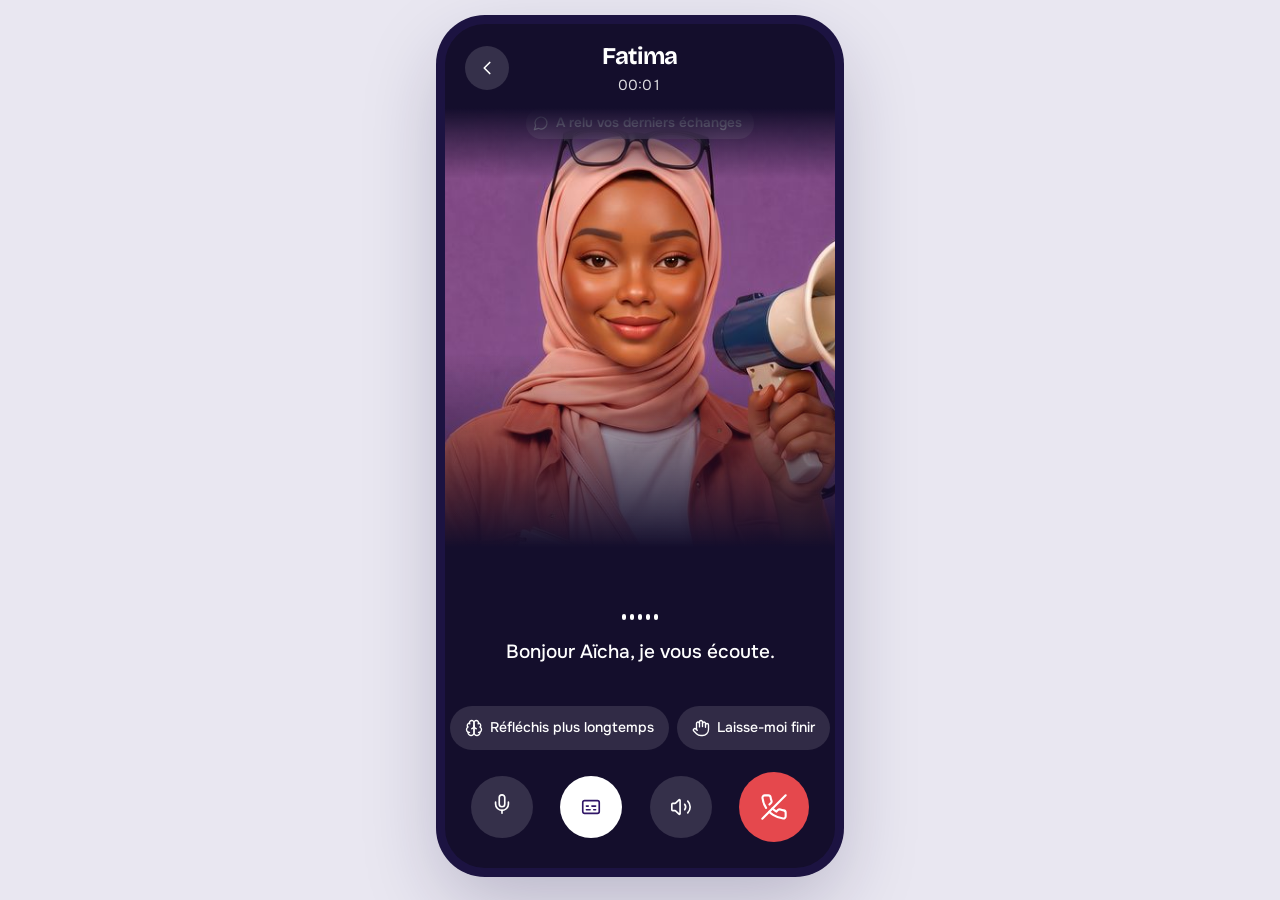
==== commit d44c1939: "App voix : retours Leslie 1 à 13 (oubli, réflexion visible, recherche, période, résumé complet, moti" ====
--- a/appel.html
+++ b/appel.html
@@ -8,16 +8,17 @@
 <link rel="stylesheet" href="app.css"></head>
 <body data-page="appel"><div class="v-ph v-dark" id="v-ph">
 
-<div class="v-bg" id="v-bg" title="Toucher pour avancer la démo"></div>
+<div class="v-bg" id="v-bg" title="Toucher pour avancer la démo"><div class="v-think" id="v-think"></div></div>
 <div class="v-callui">
   <div class="v-chead">
     <a class="v-ib" id="v-min" href="experts.html#encours" aria-label="Réduire"><svg class="v-ic" viewBox="0 0 24 24" aria-hidden="true"><path d="m15 18-6-6 6-6" /></svg></a>
     <div class="v-who"><h1 class="v-h" id="v-nom">Fatima</h1><span class="v-time" id="v-time">00:00</span></div>
     <span style="width:44px"></span>
   </div>
-  <div class="v-ctx" id="v-ctx"><img src="img/telegram.svg" alt="Telegram"><span>A relu votre fil Telegram</span></div>
+  <div class="v-ctx" id="v-ctx"><svg class="v-ic" viewBox="0 0 24 24" aria-hidden="true"><path d="M7.9 20A9 9 0 1 0 4 16.1L2 22Z" /></svg><span>A relu vos derniers échanges</span></div>
   <div class="v-spacer"></div>
   <div class="v-wave v-s-parle" id="v-wave" aria-live="polite"><i></i><i></i><i></i><i></i><i></i></div>
+  <p class="v-thk" id="v-thk" hidden><span id="v-thk-n">Fatima</span> réfléchit</p>
   <p class="v-sub" id="v-sub"></p>
   <div class="v-tool" id="v-tool" hidden><svg class="v-ic" viewBox="0 0 24 24" aria-hidden="true"><circle cx="11" cy="11" r="8" /><path d="m21 21-4.3-4.3" /></svg><span id="v-tool-t"></span></div>
   <div class="v-task" id="v-task" hidden><span class="v-tic"><svg class="v-ic" viewBox="0 0 24 24" aria-hidden="true"><path d="M15 2H6a2 2 0 0 0-2 2v16a2 2 0 0 0 2 2h12a2 2 0 0 0 2-2V7Z" /><path d="M14 2v4a2 2 0 0 0 2 2h4" /><path d="M10 9H8" /><path d="M16 13H8" /><path d="M16 17H8" /></svg></span><div><b id="v-task-t"></b><small>En préparation</small></div>
--- a/app.css
+++ b/app.css
@@ -238,3 +238,52 @@
 .v-bg{top:84px;height:58%;background-position:52% 10%}
 .v-bg::after{background:linear-gradient(180deg,var(--night) 0%,rgba(20,14,44,0) 16%,rgba(20,14,44,0) 56%,var(--night) 100%)}
 .v-auth .v-logo{margin:20px 0 88px}
+.v-fleur{position:absolute;right:-56px;bottom:-40px;width:210px;opacity:.9;pointer-events:none;z-index:0}
+.v-auth{position:relative;z-index:1}
+
+/* recherche (grande équipe) */
+.v-search{display:flex;align-items:center;gap:10px;height:48px;border-radius:999px;border:1px solid var(--line);padding:0 16px;margin:0 0 8px;color:var(--mut)}
+.v-search .v-ic{width:18px;height:18px}
+.v-search input{flex:1;border:0;outline:none;font-size:15.5px;background:transparent;color:var(--ink);min-width:0}
+.v-top{position:relative;z-index:2;background:#fff}
+/* mot de passe oublié */
+.v-okic{width:56px;height:56px;border-radius:50%;background:var(--pale);color:var(--violet);display:flex;align-items:center;justify-content:center;margin:8px 0 18px}
+.v-mail{color:var(--mut);margin:-14px 0 22px}
+/* l'Experte réfléchit : halo qui balaie la photo + libellé animé */
+.v-think{position:absolute;inset:0;z-index:1;opacity:0;transition:opacity .4s;pointer-events:none;
+  background:radial-gradient(60% 45% at 50% 42%,rgba(141,104,250,.0) 40%,rgba(141,104,250,.55) 100%)}
+.v-think::before{content:"";position:absolute;inset:-20%;background:conic-gradient(from 0deg,transparent 0 70%,rgba(197,196,255,.55) 85%,transparent 100%);animation:v-spin 2.4s linear infinite;mix-blend-mode:screen;
+  -webkit-mask:radial-gradient(closest-side,transparent 62%,#000 64%,#000 72%,transparent 74%);mask:radial-gradient(closest-side,transparent 62%,#000 64%,#000 72%,transparent 74%)}
+.v-think.v-on{opacity:1;animation:v-pulse 1.8s ease-in-out infinite}
+@keyframes v-spin{to{transform:rotate(360deg)}}
+@keyframes v-pulse{50%{opacity:.6}}
+.v-thk{align-self:center;margin:0 0 12px;font-family:var(--fh);font-weight:600;font-size:20px;
+  background:linear-gradient(90deg,#fff 0%,var(--c5) 40%,#fff 60%,var(--c5) 100%);background-size:200% 100%;-webkit-background-clip:text;background-clip:text;color:transparent;animation:v-shim 1.6s linear infinite}
+@keyframes v-shim{to{background-position:-200% 0}}
+.v-bg::after{z-index:2}
+
+/* motifs de la charte, un par écran */
+.v-mot{position:absolute;pointer-events:none;z-index:0;opacity:.9}
+.v-mot.v-br{right:-56px;bottom:-40px;width:210px}
+.v-mot.v-tr{right:-30px;top:-24px;width:110px;opacity:.85}
+.v-hello{position:relative}
+.v-hello .v-mot.v-tr{top:-6px;right:-44px;width:96px}
+.v-scroll{position:relative}
+.v-endh,.v-blk,.v-acts,.v-pin,.v-auth{position:relative;z-index:1}
+.v-fleur{display:none}
+.v-chk li::before{border-radius:3px;background:transparent;border:1.6px solid var(--lav);width:8px;height:8px;top:7px}
+.v-per{margin:0 0 4px}
+.v-per button{height:38px;font-size:14px}
+.v-chips{padding-top:8px}
+.v-acts .v-btn img{width:22px;height:22px}
+/* réflexion plus visible (retour Leslie 3) */
+.v-bg{height:52%}
+.v-think{background:radial-gradient(70% 55% at 50% 45%,rgba(20,14,44,.25) 30%,rgba(141,104,250,.75) 100%)}
+.v-think::before{background:conic-gradient(from 0deg,transparent 0 55%,rgba(197,196,255,.95) 80%,#fff 88%,transparent 100%);-webkit-mask:radial-gradient(closest-side,transparent 58%,#000 60%,#000 70%,transparent 72%);mask:radial-gradient(closest-side,transparent 58%,#000 60%,#000 70%,transparent 72%)}
+.v-thk{background:none;color:var(--c5);-webkit-background-clip:border-box;background-clip:border-box;animation:v-blink 1.4s ease-in-out infinite}
+@keyframes v-blink{50%{opacity:.45}}
+.v-mot.v-br{width:180px;right:-60px;bottom:-50px}
+.v-pin .v-mot,.v-ph > .v-mot.v-br{opacity:.75}
+.v-hello .v-mot.v-tr{width:80px;right:-40px;opacity:.7}
+.v-per button{min-height:44px;height:44px}
+.v-ctx{background:rgba(255,255,255,.18);color:#fff;font-weight:600}.v-ctx .v-ic{width:16px;height:16px}
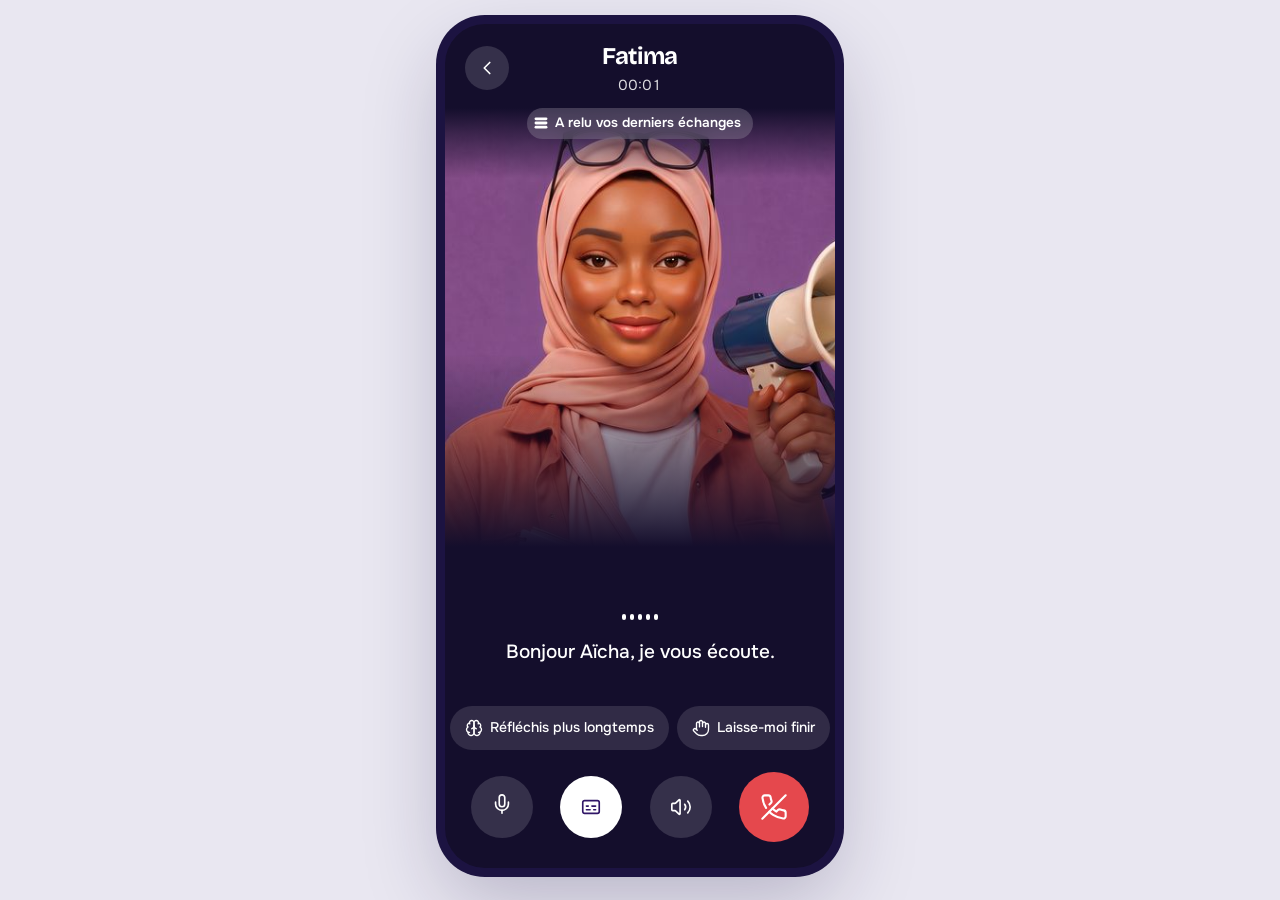
==== commit df26ff3f: "App voix : A B D E F, motifs officiels (3 barres), puce de contexte lisible" ====
--- a/appel.html
+++ b/appel.html
@@ -15,7 +15,7 @@
     <div class="v-who"><h1 class="v-h" id="v-nom">Fatima</h1><span class="v-time" id="v-time">00:00</span></div>
     <span style="width:44px"></span>
   </div>
-  <div class="v-ctx" id="v-ctx"><svg class="v-ic" viewBox="0 0 24 24" aria-hidden="true"><path d="M7.9 20A9 9 0 1 0 4 16.1L2 22Z" /></svg><span>A relu vos derniers échanges</span></div>
+  <div class="v-ctx" id="v-ctx"><svg class="v-mot v-m-ctx" viewBox="0 0 100 100" fill="currentColor" aria-hidden="true"><rect x="4" y="10" width="92" height="20" rx="10"/><rect x="4" y="40" width="92" height="20" rx="10"/><rect x="4" y="70" width="92" height="20" rx="10"/></svg><span>A relu vos derniers échanges</span></div>
   <div class="v-spacer"></div>
   <div class="v-wave v-s-parle" id="v-wave" aria-live="polite"><i></i><i></i><i></i><i></i><i></i></div>
   <p class="v-thk" id="v-thk" hidden><span id="v-thk-n">Fatima</span> réfléchit</p>
@@ -34,6 +34,7 @@
     <a class="v-cb v-end" id="v-end" href="fin.html" aria-label="Raccrocher"><svg class="v-ic" viewBox="0 0 24 24" aria-hidden="true"><path d="M10.68 13.31a16 16 0 0 0 3.41 2.6l1.27-1.27a2 2 0 0 1 2.11-.45 12.84 12.84 0 0 0 2.81.7 2 2 0 0 1 1.72 2v3a2 2 0 0 1-2.18 2 19.79 19.79 0 0 1-8.63-3.07 19.42 19.42 0 0 1-3.33-2.67m-2.67-3.34a19.79 19.79 0 0 1-3.07-8.63A2 2 0 0 1 4.11 2h3a2 2 0 0 1 2 1.72 12.84 12.84 0 0 0 .7 2.81 2 2 0 0 1-.45 2.11L8.09 9.91" /><line x1="22" x2="2" y1="2" y2="22" /></svg></a>
   </div>
 </div>
+<div class="v-reco" id="v-reco" hidden><span class="v-spin"></span><b>Reconnexion…</b></div>
 <div class="v-fail" id="v-fail" hidden>
   <h2 class="v-h" id="v-fail-h">Fatima injoignable</h2>
   <p>Réseau trop faible</p>
--- a/app.css
+++ b/app.css
@@ -287,3 +287,51 @@
 .v-hello .v-mot.v-tr{width:80px;right:-40px;opacity:.7}
 .v-per button{min-height:44px;height:44px}
 .v-ctx{background:rgba(255,255,255,.18);color:#fff;font-weight:600}.v-ctx .v-ic{width:16px;height:16px}
+
+/* E : favori */
+.v-fav{display:flex;align-items:center;gap:14px;padding:14px;margin:4px 0 12px;border-radius:22px;background:var(--pale);cursor:pointer;position:relative;z-index:1}
+.v-fav > img{width:72px;height:72px;border-radius:50%;object-fit:cover;object-position:50% 14%}
+.v-fav div{flex:1;min-width:0}
+.v-fav b{display:block;font-family:var(--fh);font-size:21px;font-weight:700}
+.v-fav small{color:var(--mut);font-size:14px}
+.v-star{display:block;color:var(--violet);height:18px}.v-star .v-ic{width:16px;height:16px;fill:var(--violet)}
+.v-favgo{width:56px;height:56px;border-radius:50%;background:var(--green);color:#fff;display:flex;align-items:center;justify-content:center;flex:none;box-shadow:0 6px 16px rgba(31,157,99,.3)}
+/* A : reconnexion */
+.v-reco{position:absolute;left:50%;top:96px;transform:translateX(-50%);z-index:6;display:flex;align-items:center;gap:10px;padding:10px 16px;border-radius:999px;background:#fff;color:var(--ink);font-size:15px;box-shadow:0 8px 24px rgba(0,0,0,.3)}
+.v-reco b{font-weight:600}
+.v-spin{width:18px;height:18px;border-radius:50%;border:2.5px solid var(--pale);border-top-color:var(--violet);animation:v-spin .8s linear infinite}
+/* D : notification livrable */
+.v-notif + .v-notif{margin-top:10px}
+.v-notif .v-n3 .v-o img{width:18px;height:18px}
+.v-notif .v-n2 span{display:block}
+/* F : écran d'accueil du téléphone */
+.v-home{flex:1;display:flex;flex-direction:column;padding:40px 22px 26px;background:radial-gradient(120% 70% at 20% 0%,#4a2a9a 0%,#1d1442 60%)}
+.v-hclock{font-family:var(--fh);font-size:56px;font-weight:600;line-height:1;margin-bottom:auto}
+.v-hclock small{display:block;font-family:var(--fu);font-size:15px;font-weight:400;opacity:.8;margin-top:8px}
+.v-grid{position:relative;display:grid;grid-template-columns:repeat(4,1fr);gap:22px 0;justify-items:center;margin:0 0 28px}
+.v-app{width:60px;height:60px;border-radius:18px;display:flex;align-items:center;justify-content:center;color:#fff;cursor:pointer}
+.v-app .v-ic{width:26px;height:26px}
+.v-app.v-yl{background:#fff;box-shadow:0 0 0 4px rgba(197,196,255,.6)}
+.v-app.v-yl img{width:38px;height:38px}
+.v-pop{position:absolute;right:0;bottom:84px;width:230px;background:#fff;color:var(--ink);border-radius:22px;padding:6px;box-shadow:0 16px 40px rgba(0,0,0,.35);z-index:3}
+.v-pop a{display:flex;align-items:center;gap:12px;min-height:52px;padding:0 10px;border-radius:14px;font-weight:600;font-size:15px}
+.v-pop a:active{background:var(--soft)}
+.v-pop img{width:36px;height:36px;border-radius:50%;object-fit:cover;object-position:50% 14%}
+.v-dock{display:flex;flex-direction:column;align-items:center;gap:6px;font-size:13px}
+.v-pinned{position:relative;display:block}
+.v-pinned > img{width:62px;height:62px;border-radius:50%;object-fit:cover;object-position:50% 14%;border:2px solid #fff}
+.v-pinned i{position:absolute;right:-4px;bottom:-2px;width:24px;height:24px;border-radius:50%;background:#fff;display:flex;align-items:center;justify-content:center}
+.v-pinned i img{width:16px;height:16px}
+
+/* motifs officiels (Branding Advanced p. 29), dessinés en SVG, jamais coupés au point de perdre une barre */
+.v-mot{position:absolute;pointer-events:none;z-index:0;color:var(--lav);opacity:1}
+.v-m-login{width:200px;height:200px;right:-48px;bottom:-48px}
+.v-m-oubli{width:150px;height:150px;right:20px;bottom:36px;color:var(--c5)}
+.v-m-pin{width:64px;height:64px;right:22px;top:26px;color:var(--c5)}
+.v-m-fin{width:58px;height:58px;right:4px;top:4px;color:var(--c5)}
+.v-fav{overflow:hidden}
+.v-fav > *:not(.v-mot){position:relative;z-index:1}
+.v-m-fav{width:170px;height:170px;right:-34px;top:-30px;color:var(--c5);opacity:.7}
+.v-ctx .v-mot{position:static;width:14px;height:14px;color:#fff}
+.v-btn .v-mot{position:static;width:18px;height:18px;color:#fff}
+.v-callui{z-index:3}.v-bg{z-index:0}
